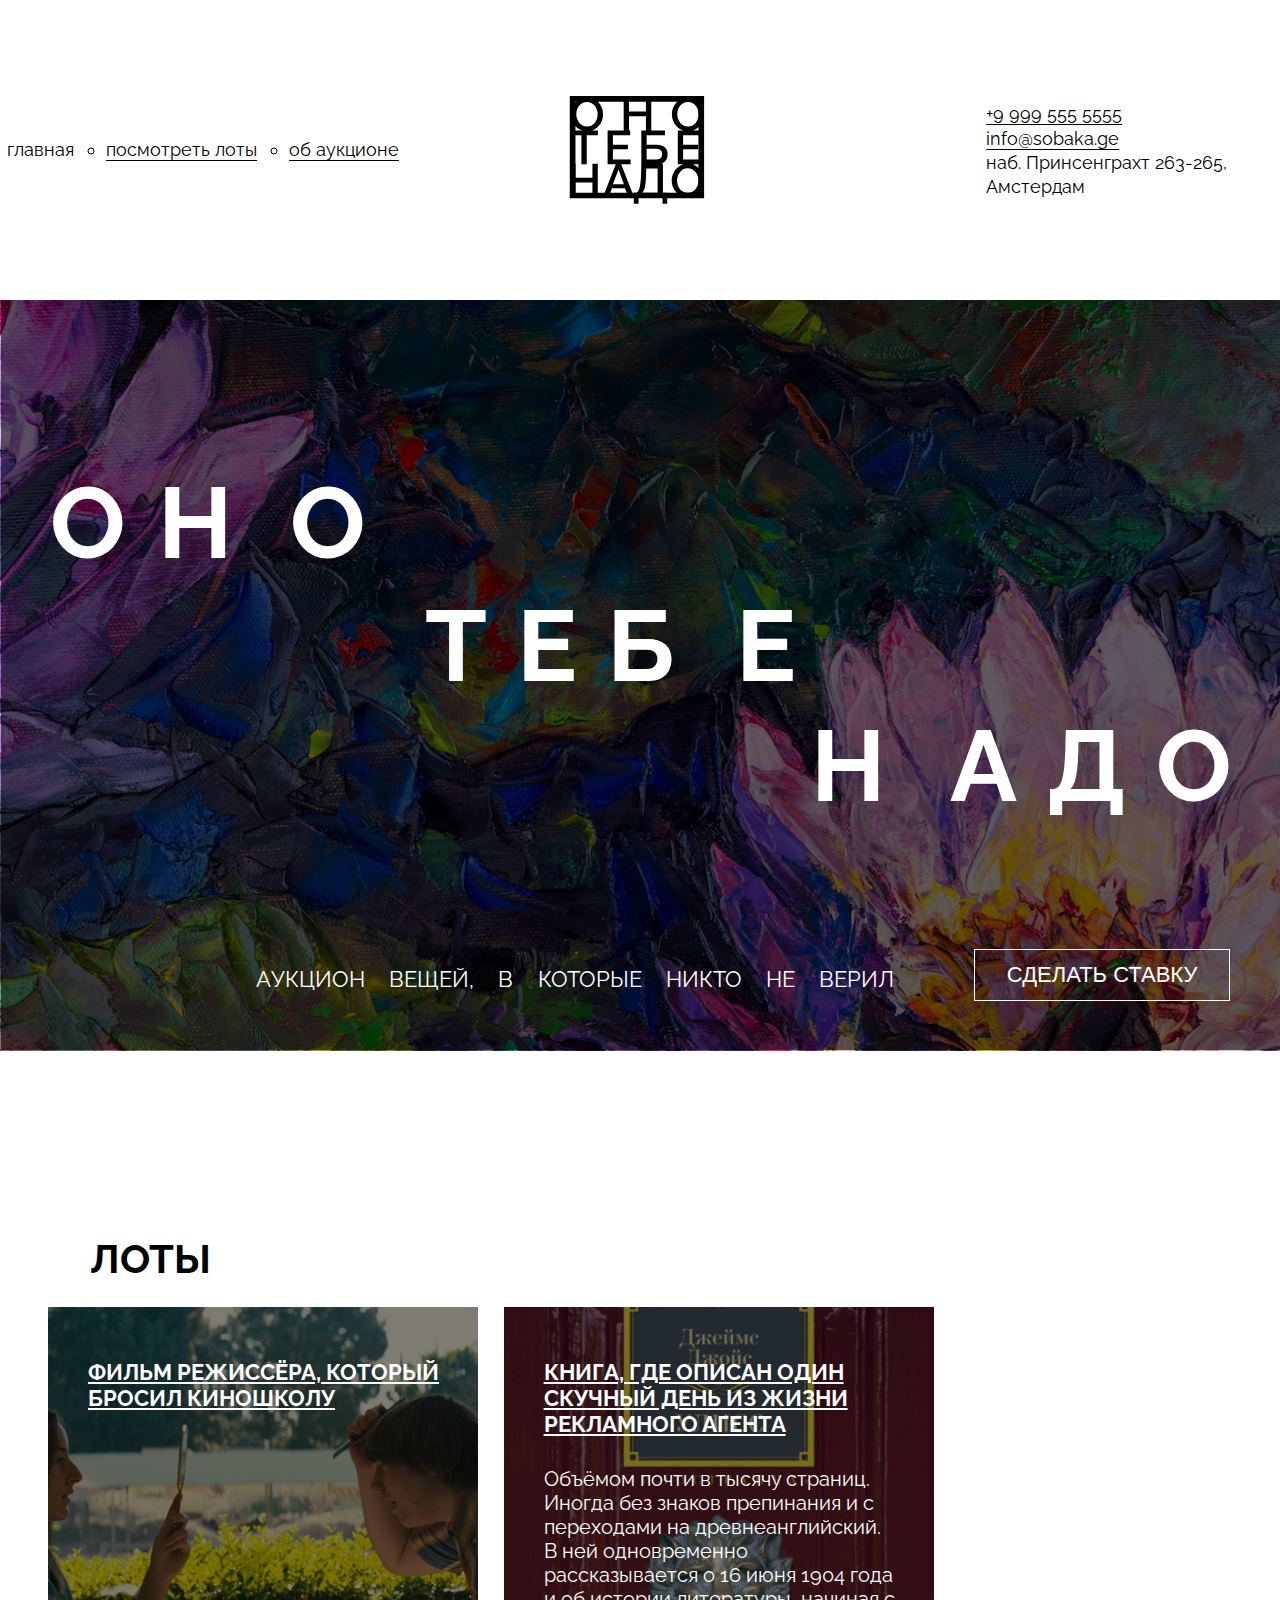
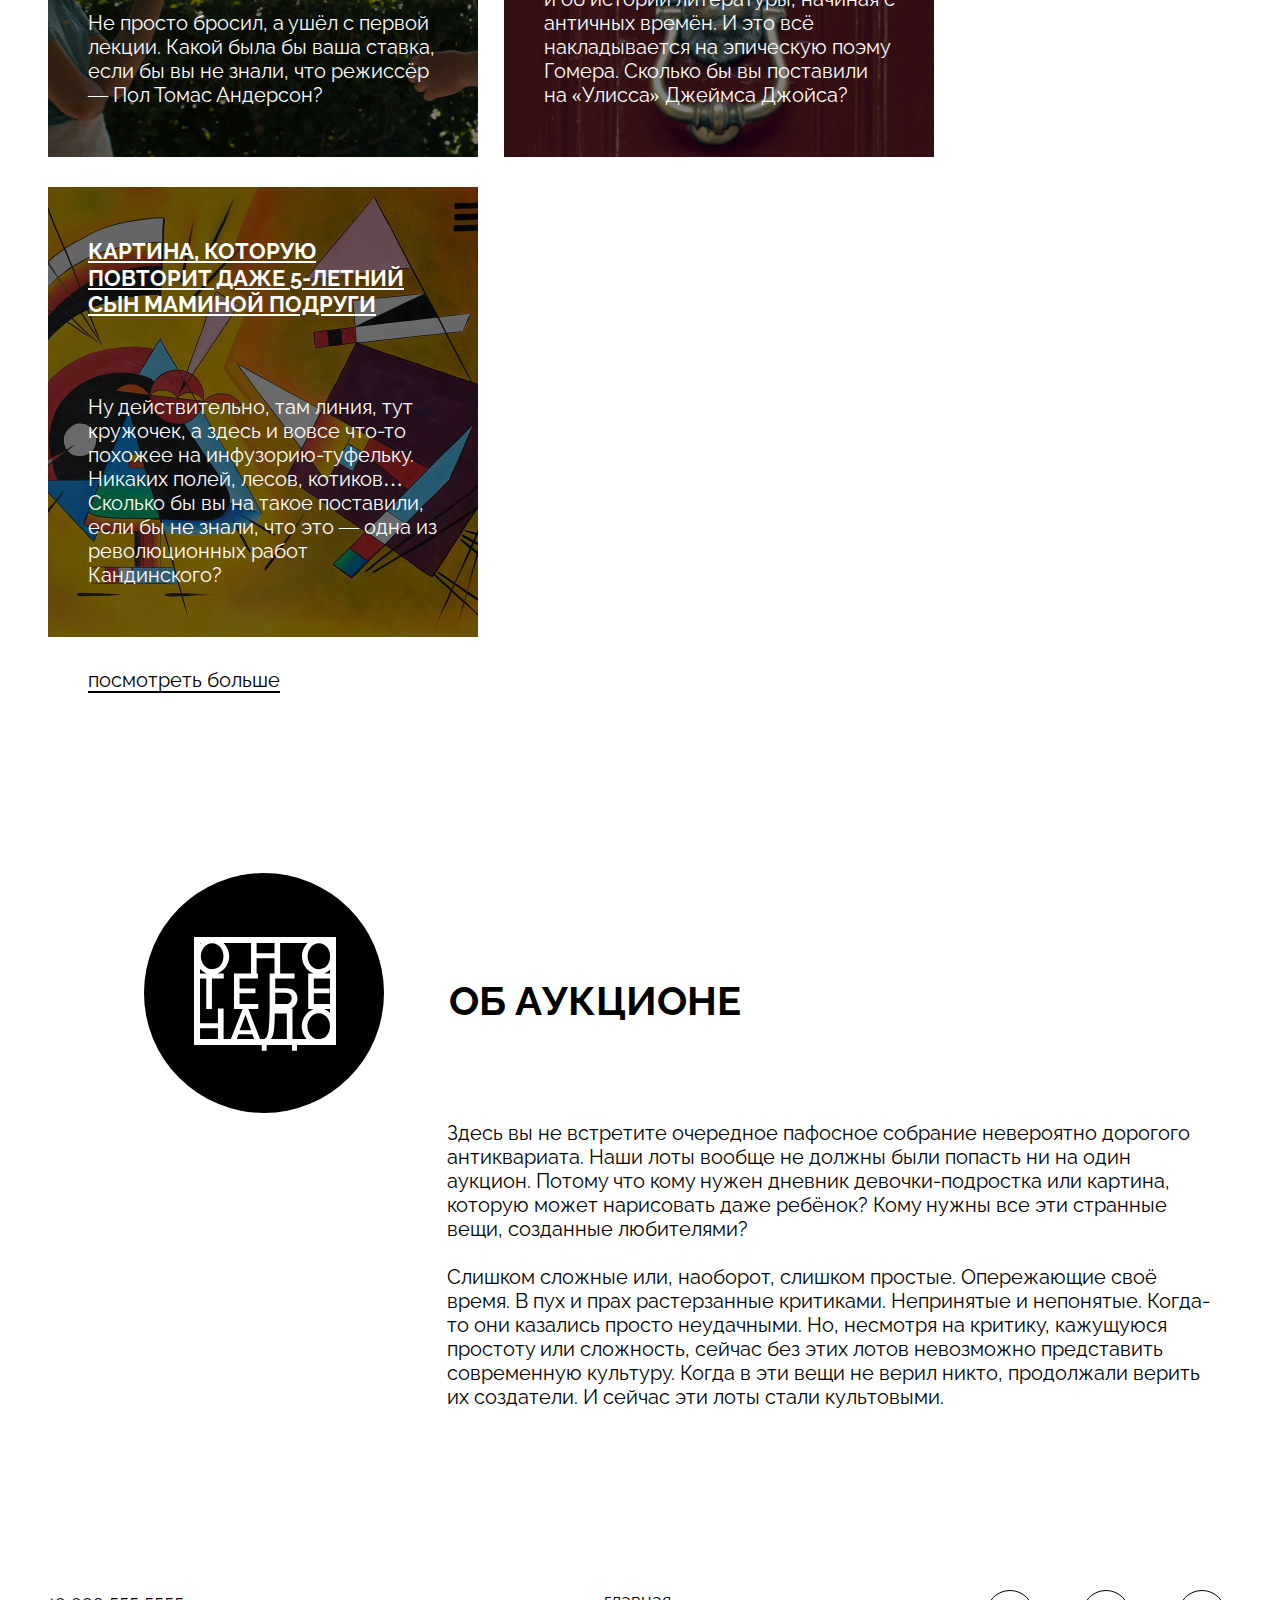
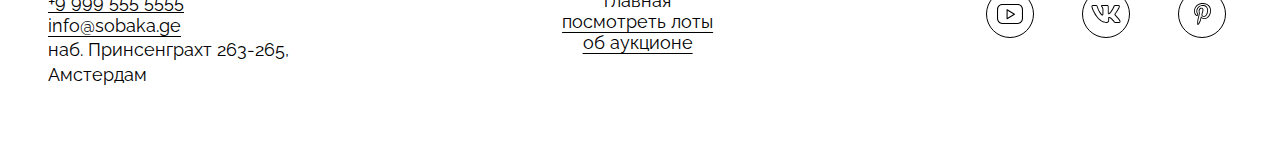
==== index.html @ 370e22b1 "Коммит" ====
<!DOCTYPE html>
<html lang="ru">
  <head>
    <meta charset="UTF-8" />
    <meta http-equiv="X-UA-Compatible" content="IE=edge" />
    <meta name="viewport" content="width=device-width, initial-scale=1.0" />
    <link rel="stylesheet" href="./styles/global.css">
    <link rel="stylesheet" href="./fonts/fonts.css">
    <link rel="stylesheet" href="./styles/style.css">
    <title>Оно тебе надо — аукцион вещей, в которые никто не верил</title>
  </head>
  <body>
    <header class="header_nav">
      <nav class="nav">
        <ul class="header_list header_list-style">
          <li class="header_list-item header_list_item-no-style">
          <a class="header_list_item-no-style" href="#0">главная</a>
          </li> 
          <li class="header_list-item"><a href="#0">посмотреть лоты</a>
          </li>
          <li class="header_list-item"><a href="#0">об аукционе</a>
          </li>
        </ul>
      </nav>
      <img class="img-logo" src="./images/logo-black.svg" alt="Логотип оно тебе надо?"> 
      <address class="address">
        <ul>
        <li class="address_item address_item-style"><a class="address_click" href="tel:+9 999 555 5555">+9 999 555 5555</a></li>
        <li class="address_item address_item-style"><a class="address_click" href="mailto:info@sobaka.ge">info@sobaka.ge</a></li>
        <li class="address_item address_item-style">наб. Принсенграхт 263-265,<br> Амстердам</li>
      </ul>
      </address>
    </header>
    <main>
      <section class="cover">
        <div class="overley"></div> 
        <div class="logo">
          <h1 class="main_logo main_logo-style">
            <span class="main_logo-item left">он<span class="item-o">о</span>
          </span>
            <span class="main_logo-item main_logo-item-center center">теб<span class="center">е</span>
          </span>
            <span class="main_logo-item right"><span class="main_logo_item_right-n">н</span><span class="main_logo_item_right-ado">адо</span></span> 
          </h1>
          <div class="div">
            <p class="main_text_down main_text_down-style">Аукцион вещей, в которые никто не  верил</p>
            <button class="main_button main_button-style">Сделать ставку</button>
        </div>
      </div>  
      </section>
      <section class="contanier_lots-title">
        <h2 class="lots_title-style">Лоты</h2>
      </section>
      <section class="contanier_lots">  
        <div class="lots">
          <h3 class="lots-text lots_text-style lots_text-title">
            Фильм режиссёра, который <br> бросил  киношколу
        </h3>
        <p class="lots_text_down lots_text_down-style">Не просто бросил, а ушёл с первой<br> лекции. Какой была бы ваша ставка,<br> если бы вы не знали, что режиссёр<br> — Пол Томас Андерсон?</p>
          <img class="lots_img" src="./images/card-lot-01.jpg" alt="Лот 1"> 
        </div>
        <div class="lots">
          <h3 class="lots-text lots_text-style lots_text-title">
            Книга, где описан один <br> скучный день из жизни <br>рекламного агента
        </h3>
        <p class="lots_text_down-2 lots_text_down-style">Объёмом почти в тысячу страниц. <br>Иногда без знаков препинания и с <br>переходами на древнеанглийский. <br> В ней одновременно<br> рассказывается о 16 июня 1904 года<br> и об истории литературы, начиная с <br> античных времён. И это всё<br> накладывается на эпическую поэму <br>Гомера. Сколько бы вы поставили<br> на «Улисса» Джеймса Джойса?</p>
        <img class="lots_img"  src="./images/card-lot-02.jpg" alt="Лот 2"> 
        </div>
        <div class="lots">
          <h3 class="lots-text lots_text-style lots_text-title">
            Картина, которую<br> повторит даже 5-летний<br> сын маминой подруги
        </h3>
        <p class="lots_text_down-3 lots_text_down-style">Ну действительно, там линия, тут<br> кружочек, а здесь и вовсе что-то<br> похожее на инфузорию-туфельку. <br> Никаких полей, лесов, котиков… <br> Сколько бы вы на такое поставили,<br> если бы не знали, что это — одна из <br> революционных работ <br>Кандинского?</p>
        <img class="lots_img"  src="./images/card-lot-03.jpg" alt="Лот 3"> 
        </div>
      </section>
      <a class="lots_link lots_link-style" href="#">посмотреть больше</a>
    </main>
    <section class="about">
      <div class="about_item">
    <div class="contanier-logo">
      <img class="about_logo-white" src="./images/logo-white.svg" alt="Логотип">
    </div>
    <h4 class="about_title about_title-style">Об аукционе</h4> 
    <div class="about_text_p">
     <p class="p height"> Здесь вы не встретите очередное пафосное собрание невероятно дорогого антиквариата. Наши лоты вообще не должны были попасть ни на один аукцион. Потому что кому нужен дневник девочки-подростка или картина, которую может нарисовать даже ребёнок? Кому нужны все эти странные вещи, созданные любителями?</p>
     <p class="p down">Слишком сложные или, наоборот, слишком простые. Опережающие своё время. В пух и прах растерзанные критиками. Непринятые и непонятые. Когда-то они казались просто неудачными. Но, несмотря на критику, кажущуюся простоту или сложность, сейчас без этих лотов невозможно представить современную культуру. Когда в эти вещи не верил никто, продолжали верить их создатели. И сейчас эти лоты стали культовыми. </p>
    </div> 
  </div>
  </section>
    <footer class="footer">
      <address class="address_list-footer">
        <li class="address_footer address_item-style"><a class="address_click" href="tel:+9 999 555 5555">+9 999 555 5555</a></li>
        <li class="address_footer address_item-style"><a class="address_click" href="mailto:info@sobaka.ge">info@sobaka.ge</a></li>
        <li class="address_footer address_item-style">наб. Принсенграхт 263-265,<br> Амстердам</li>
      </address>
        <ul class="footer_list header_list-style">
          <li class="footer_list-item">
          <a class="footer_list_a_no-style" href="#0">главная</a>
          </li> 
          <li class="footer_list-a"><a href="#0">посмотреть лоты</a>
          </li>
          <li class="footer_list-a"><a href="#0">об аукционе</a>
          </li>
        </ul>
        <div class="icons">
          <a href="#"><img class="img_icons" src="./images/yt.svg" alt="YouTube"></a>
          <a href="#"><img class="img_icons" src="./images/vk.svg" alt="VK"></a>
          <a href="#"><img class="img_icons" src="./images/pinterest.svg" alt="Pinterest"></a>
        </div>
    </footer>
  </body>
</html>
---- styles/global.css ----
*,
*::before,
*::after {
  box-sizing: border-box;
}

body {
  min-width: 1100px;
  max-width: 1440px;
  margin: 0 auto;
  padding: 0;
  font-family: Raleway, sans-serif;
}

h1,
h2,
h3,
h4,
h5,
h6,
p,
ul,
ol,
li,
blockquote {
  margin: 0;
  padding: 0;
}

a {
  color: inherit;
}

img {
  width: 100%;
}
---- fonts/fonts.css ----
@font-face {
  font-family: Raleway;
  src:
    url(./Raleway-Regular.woff2) format('woff2'),
    url(./Raleway-Regular.woff) format('woff');
  font-weight: normal;
  font-display: swap;
}

@font-face {
  font-family: Raleway;
  src:
    url(./Raleway-Bold.woff2) format('woff2'),
    url(./Raleway-Bold.woff) format('woff');
  font-weight: bold;
  font-display: swap;
}
---- styles/style.css ----
/*nav панель*/
.header_nav {
  display: grid;
  grid-template-columns: 1fr 148px 1fr;
  padding: 6rem 0;  
}

.header_list {
  display: flex;
  gap: 2rem ;
  justify-content: center;
  padding-top: 2.7rem;
  padding-right: 10rem;
  list-style: circle;
}

.header_list-style {
  color: #000;
  font-family: Raleway 'sans-serif';
  font-size: 18px;
  font-style: normal;
  font-weight: 400;
  line-height: normal;
}

.header_list_item-no-style { 
  list-style: none;
  text-decoration: none;
}

.header_list-item {
  text-underline-position: under;
}

/* logo black*/
.img-logo{
  width: 140px;
}

/* address */
.address {
  display: flex;
  flex-direction: column;
  justify-self: end;
  padding-right: 3.3rem;
  padding-top: 0.4rem ;
}

.address_item { 
  list-style: none;
}

.address_item-style {
color: #000;
font-family: Raleway;
font-size: 18px;
font-style: normal;
font-weight: 400;
line-height: 24.3px; /* 135% */
}

.address_click {
  text-underline-position: under;
}
/* заголовок */

.overley {
  background: rgba(0, 0, 0, 0.60);
  z-index: -1;
  position: absolute;
  inset: 0.5px 0.5px 0.5px;
}

.cover {
  background-image: url(../images/cover.jpg);
  background-size: cover;
  background-repeat: no-repeat;
  padding: 10.3rem 3.1rem 3.1rem; 
  position: relative;
  z-index: -2;
}

.logo {
  position: relative;
  z-index: 0;
}

.main_logo-item {
  display: block;
} 

.main_logo-item-center {
  padding-right: 3.8rem;
  padding-top: 1rem;
  } 

.center {
  text-align: center;
  padding-left: 2rem;
  line-height: 100%;
}

.right {
  display: flex;
  justify-content: end;
  line-height: 100%;
  padding-top: 1.3rem;
}

.main_logo_item_right-n {
  letter-spacing: 4rem;
}

.main_logo_item_right-ado {
  margin-right: -2rem;
}

.left {
  line-height: 115%;
  letter-spacing: 2rem;
  padding-right: 20rem;
}

.item-o {
  padding-left: 1.6rem;
}

.main_logo-style {
  color: #FFF;
  font-family: Raleway;
  font-size: 100px;
  font-style: normal;
  font-weight: 700;
  letter-spacing: 30px;
  text-transform: uppercase;
}

.div {
  display: flex;
  justify-content: end;
  padding-top: 8.3rem;
}

.main_text_down {
  padding-top: 1rem;
  letter-spacing: 0;
  word-spacing: 1.13rem;
  padding-right: 5rem;
}

.main_text_down-style {
color: #FFF;
text-align: center;
font-family: Raleway;
font-size: 22px;
font-style: normal;
font-weight: 400;
line-height: 28px; /* 127.273% */
text-transform: uppercase;
}

.main_button {
  display: flex;
  justify-content: end;
  text-align: right;
  padding: 0.75rem 2rem;
}

.main_button-style {
  font-size: 22px;
  font-weight: 400;
  text-transform: uppercase;
  background: none;
  border: 1px solid #fff;
  border-radius: 0;
  color: #fff;
}

.contanier_lots-title {
  padding-top: 11.5rem;
  padding-left: 3.1rem;
}

.lots_title-style {
  color: #000;
  font-family: Raleway;
  font-size: 40px;
  font-style: normal;
  font-weight: 700;
  line-height: normal;
  text-transform: uppercase;  
  padding-left: 2.5rem;
}

.contanier_lots {
  display: flex;
  flex-wrap: wrap;
  gap: 1.6rem;
  padding-top: 1.6rem;
  padding-left: 3rem;
  position: relative;
}

.lots_img {
  width: 430px;
}

.lots_img {
  position: relative;
  filter: brightness(50%);
}

.lots-text {
  position: absolute;
  z-index: 1;
  display: flex;
  justify-content: center;
  padding-top: 3.2rem;
  padding-left: 2.5rem;
}

.lots_text-style {
color: #FFF;
font-family: Raleway;
font-size: 22px;
font-style: normal;
font-weight: 700;
line-height: 120%; /* 26.4px */
text-decoration-line: underline;
text-transform: uppercase;
}

.lots_text_down {
  position: absolute;
  z-index: 1;
  padding-top: 19rem;
  padding-left: 2.5rem;
  
}

.lots_text_down-2{
  position: absolute;
  z-index: 1;
  padding-top: 10rem;
  padding-left: 2.5rem;
}

.lots_text_down-3 {
  position: absolute;
  z-index: 1;
  padding-top: 13rem;
  padding-left: 2.5rem;
}

.lots_text_down-style {
color: #FFF;
font-family: Raleway;
font-size: 20px;
font-style: normal;
font-weight: 400;
line-height: 120%; /* 24px */
}

.lots_link-style{
color: #000;
font-family: Raleway;
font-size: 20px;
font-style: normal;
font-weight: 400;
line-height: normal;
}

.lots_link {
  text-underline-position: under;
  position: relative;
  bottom: -1.7rem;
  padding-left: 5.5rem;
}

.about {
  padding-top: 13rem;
}

.contanier-logo {
  border-radius: 50%;
  height: 240px;
  width: 240px;
  text-align: center;
  background: black;
  position: relative;
  left: 9rem;
}

.about_logo-white {
  width: 148px;
  padding-top: 4rem;
}

.about_item {
  display: grid;
  grid-template-columns: 1fr 2fr ;
  padding-right: 4rem;
}

.about_text_p {
  display: grid;
  grid-column-end: 3;
}

.about_title {
  padding-top: 6.5rem;
  padding-left:  2.7rem;
  padding-right: 2rem;
}

.about_title-style {
color: #000;
font-family: Raleway;
font-size: 40px;
font-style: normal;
font-weight: 700;
line-height: normal;
text-transform: uppercase;
}

.p {
  color: #000;
  font-family: Raleway;
  font-size: 20px;
  font-style: normal;
  font-weight: 400;
  line-height: normal;
  padding-left: 2.6rem;
}

.height {
  padding-top: 0.5rem;
  padding-bottom: 1.5rem;
}

.footer {
  display: grid;
  grid-template-columns: 1fr 1fr 1fr;
  padding-top: 11.3rem;
  padding-bottom: 5rem;
}

.address_list-footer {
  padding-left: 3rem;
  list-style: none;
}

.footer_list {
  display: flex;
  flex-direction: column;
  list-style: none;
  text-align: center;
  padding-right: 0.3rem;
  text-underline-position: under;
}
.icons {
  display: flex;
  padding-right: 1rem;
  justify-content: end;
  gap: 3rem;
  padding-right: 3.4rem;
}

.footer_list_a_no-style {
  text-decoration: none;
}

.img_icons {
  width: 48px;
}
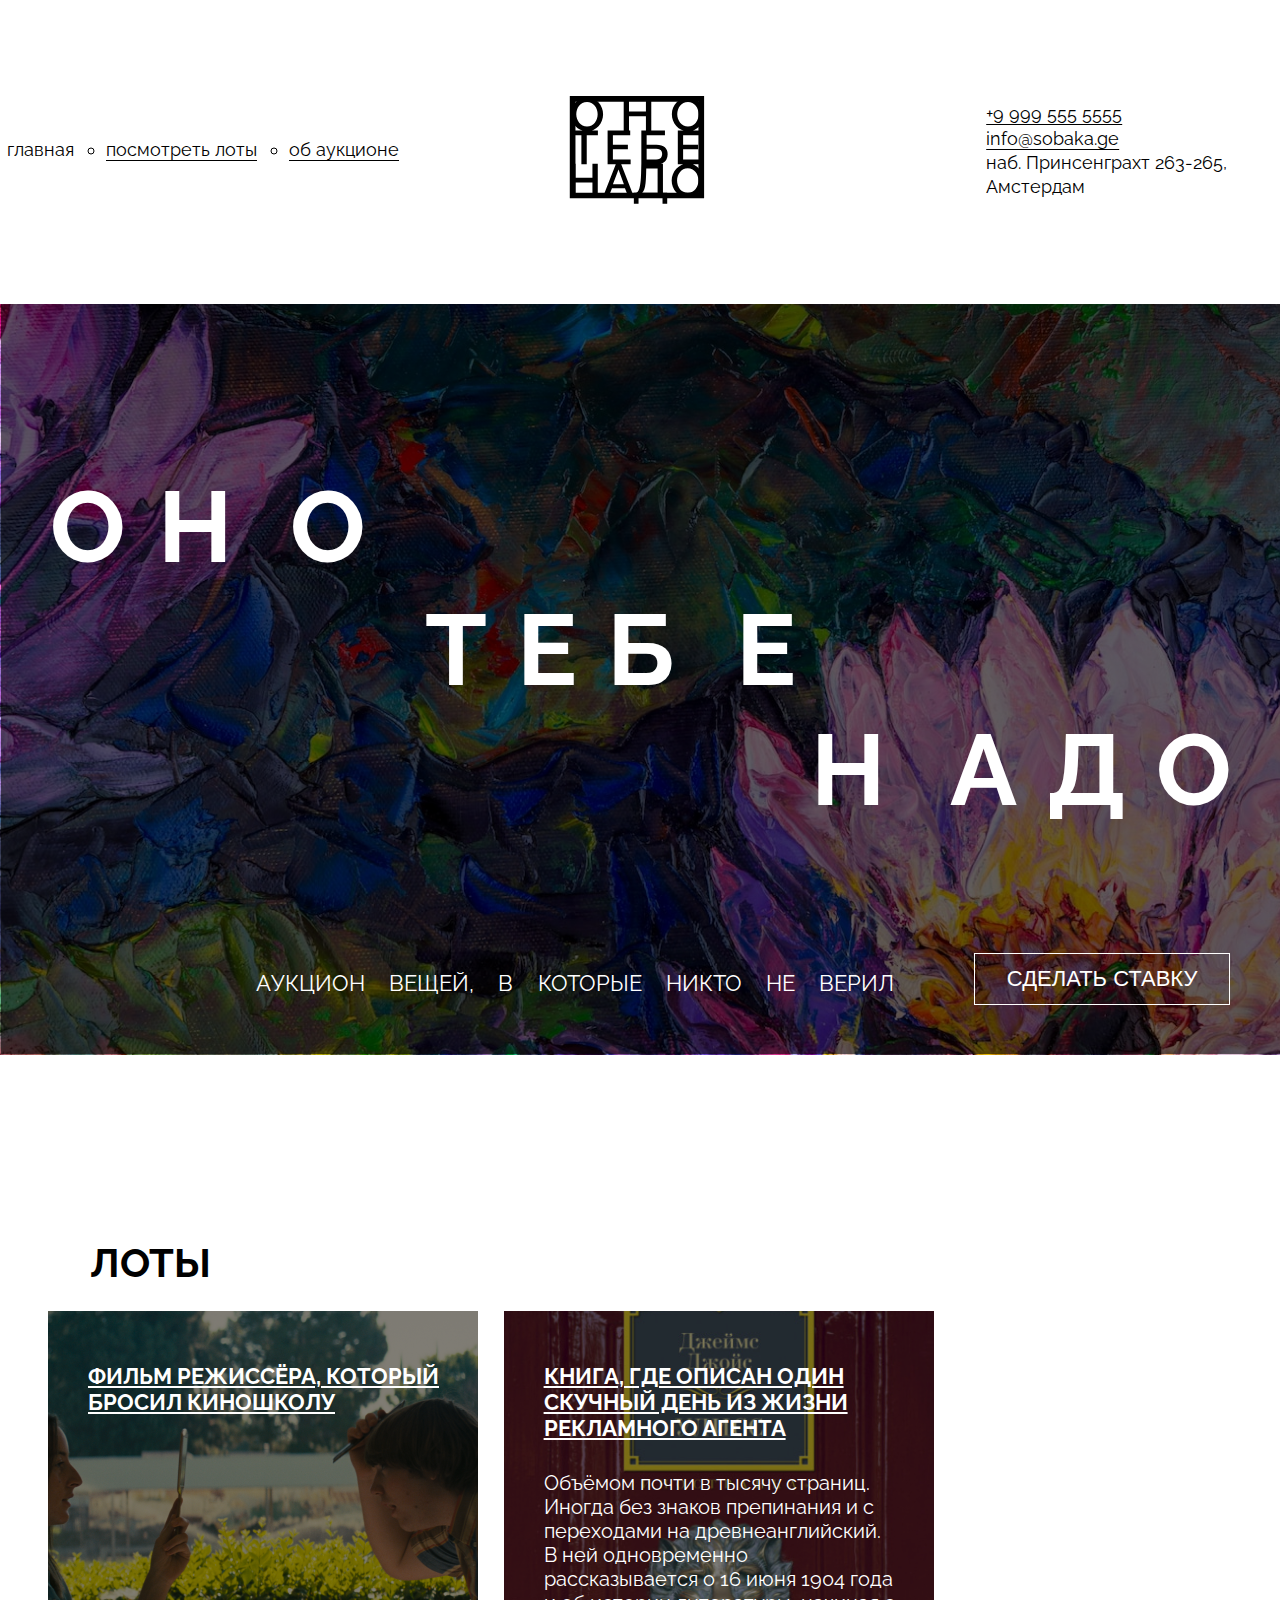
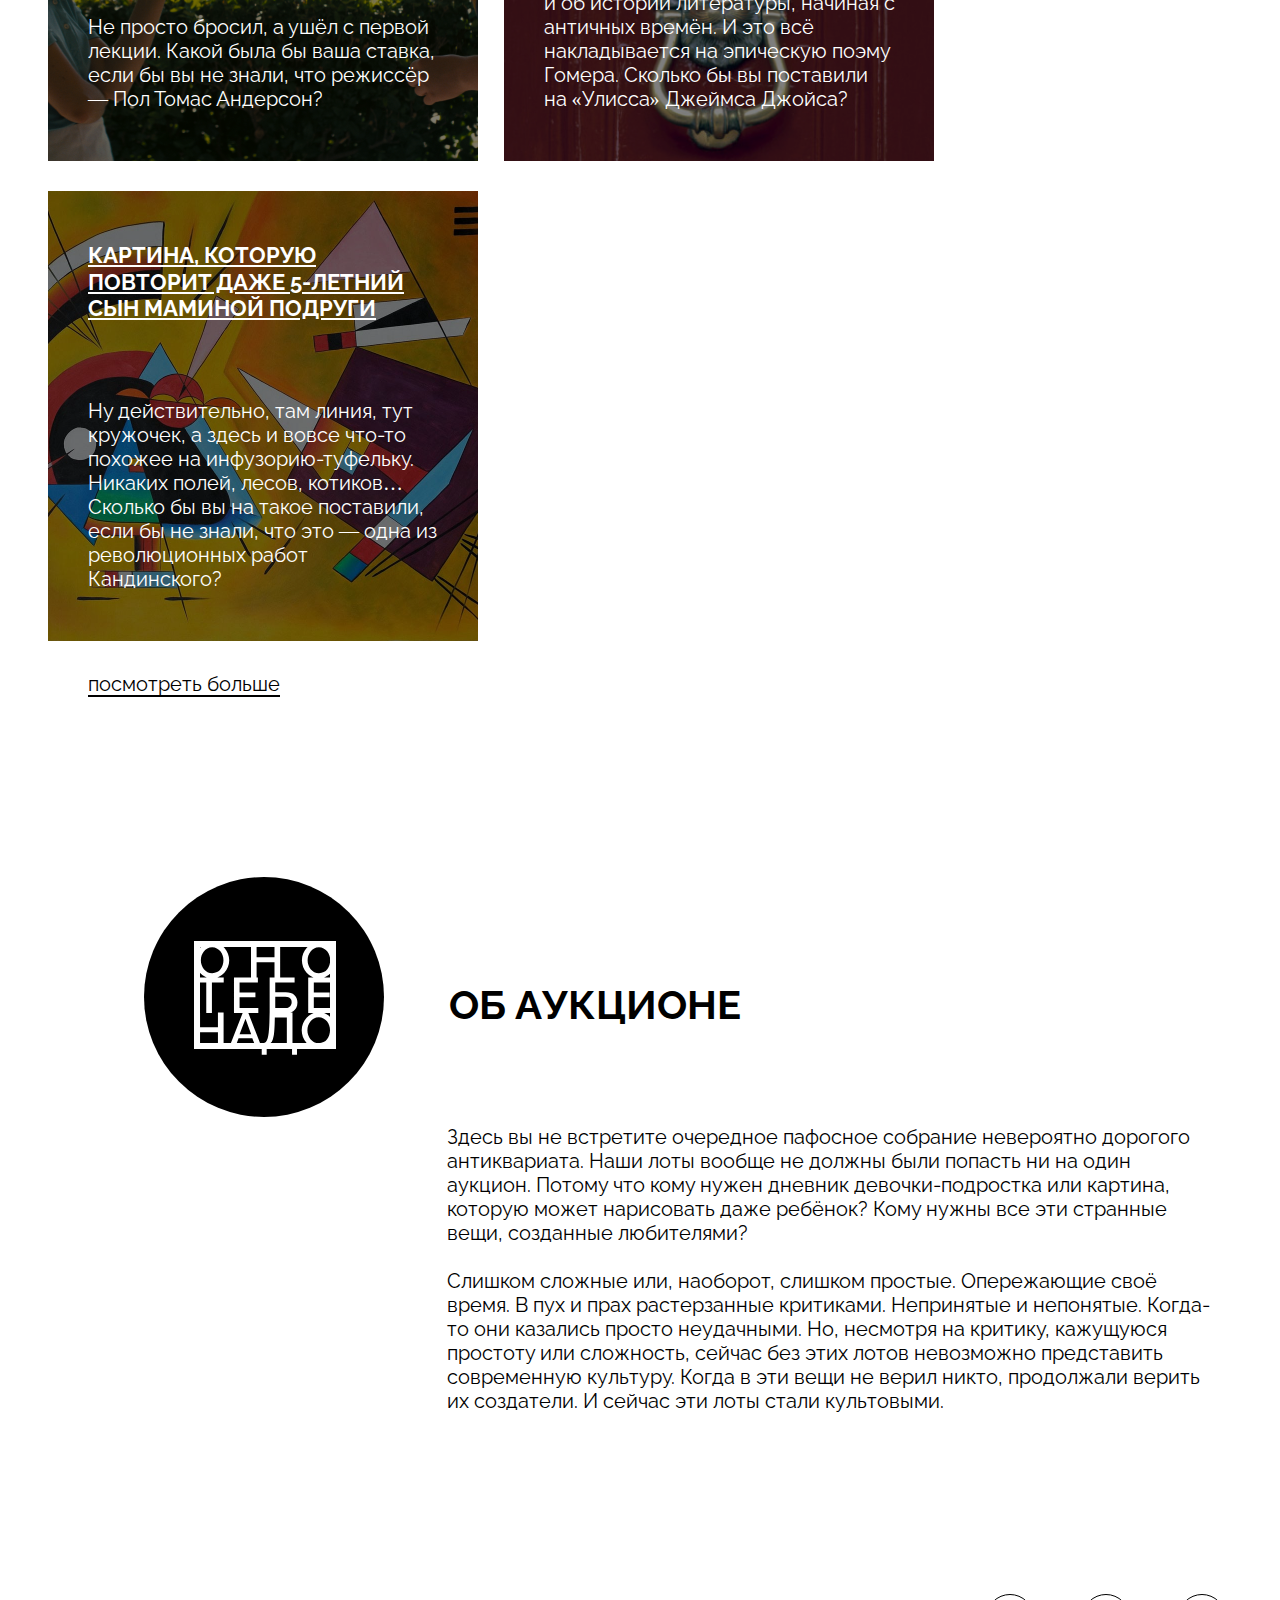
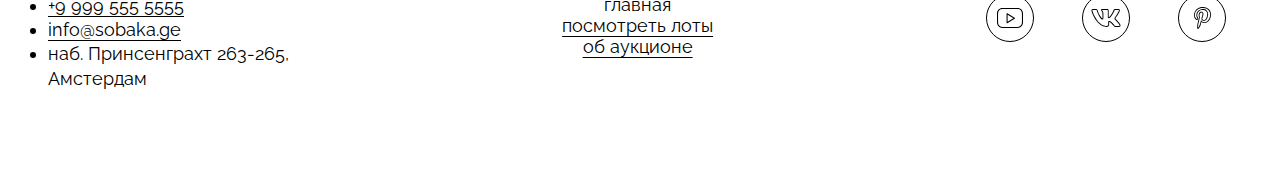
==== commit f63c9772: ")" ====
--- a/index.html
+++ b/index.html
@@ -4,8 +4,8 @@
     <meta charset="UTF-8" />
     <meta http-equiv="X-UA-Compatible" content="IE=edge" />
     <meta name="viewport" content="width=device-width, initial-scale=1.0" />
+    <link rel="stylesheet" href="./fonts/fonts.css">
     <link rel="stylesheet" href="./styles/global.css">
-    <link rel="stylesheet" href="./fonts/fonts.css">
     <link rel="stylesheet" href="./styles/style.css">
     <title>Оно тебе надо — аукцион вещей, в которые никто не верил</title>
   </head>
@@ -22,11 +22,11 @@
           </li>
         </ul>
       </nav>
-      <img class="img-logo" src="./images/logo-black.svg" alt="Логотип оно тебе надо?"> 
+      <a href="#0"><img class="img-logo" src="./images/logo-black.svg" alt="Логотип оно тебе надо?"> </a>
       <address class="address">
         <ul>
-        <li class="address_item address_item-style"><a class="address_click" href="tel:+9 999 555 5555">+9 999 555 5555</a></li>
-        <li class="address_item address_item-style"><a class="address_click" href="mailto:info@sobaka.ge">info@sobaka.ge</a></li>
+        <li class="address_item address_item-style"><a class="address_click"href="tel:+99995555555">+9 999 555 5555</a></li>
+        <li class="address_item address_item-style"><a class="address_click"href="mailto:info@sobaka.ge">info@sobaka.ge</a></li>
         <li class="address_item address_item-style">наб. Принсенграхт 263-265,<br> Амстердам</li>
       </ul>
       </address>
@@ -90,9 +90,11 @@
   </section>
     <footer class="footer">
       <address class="address_list-footer">
-        <li class="address_footer address_item-style"><a class="address_click" href="tel:+9 999 555 5555">+9 999 555 5555</a></li>
+        <ul>
+        <li class="address_footer address_item-style"><a class="address_click"href="tel:+9 999 555 5555">+9 999 555 5555</a></li>
         <li class="address_footer address_item-style"><a class="address_click" href="mailto:info@sobaka.ge">info@sobaka.ge</a></li>
         <li class="address_footer address_item-style">наб. Принсенграхт 263-265,<br> Амстердам</li>
+      </ul>
       </address>
         <ul class="footer_list header_list-style">
           <li class="footer_list-item">
--- a/styles/style.css
+++ b/styles/style.css
@@ -3,38 +3,44 @@
   display: grid;
   grid-template-columns: 1fr 148px 1fr;
   padding: 6rem 0;  
+
 }
 
 .header_list {
   display: flex;
+  justify-content: center;
   gap: 2rem ;
-  justify-content: center;
   padding-top: 2.7rem;
   padding-right: 10rem;
   list-style: circle;
+
 }
 
 .header_list-style {
   color: #000;
   font-family: Raleway 'sans-serif';
+  font-weight: 400;
   font-size: 18px;
   font-style: normal;
-  font-weight: 400;
   line-height: normal;
-}
-
-.header_list_item-no-style { 
+  
+}
+
+.header_list_item-no-style {
+  text-decoration: none; 
   list-style: none;
-  text-decoration: none;
+  
 }
 
 .header_list-item {
   text-underline-position: under;
+
 }
 
 /* logo black*/
-.img-logo{
+.img-logo {
   width: 140px;
+  
 }
 
 /* address */
@@ -42,172 +48,193 @@
   display: flex;
   flex-direction: column;
   justify-self: end;
+  padding-top: 0.4rem ;
   padding-right: 3.3rem;
-  padding-top: 0.4rem ;
 }
 
 .address_item { 
   list-style: none;
+  
 }
 
 .address_item-style {
 color: #000;
 font-family: Raleway;
+font-weight: 400;
 font-size: 18px;
 font-style: normal;
-font-weight: 400;
 line-height: 24.3px; /* 135% */
+
 }
 
 .address_click {
   text-underline-position: under;
+
 }
 /* заголовок */
 
 .overley {
-  background: rgba(0, 0, 0, 0.60);
-  z-index: -1;
   position: absolute;
   inset: 0.5px 0.5px 0.5px;
-}
-
-.cover {
+  z-index: -1;
+  background: rgba(0, 0, 0, 0.60);
+
+}
+
+.cover { 
+  position: relative;
+  z-index: -2;
+  padding: 10.3rem 3.1rem 3.1rem;
   background-image: url(../images/cover.jpg);
+  background-repeat: no-repeat;
   background-size: cover;
-  background-repeat: no-repeat;
-  padding: 10.3rem 3.1rem 3.1rem; 
-  position: relative;
-  z-index: -2;
+
 }
 
 .logo {
   position: relative;
   z-index: 0;
+
 }
 
 .main_logo-item {
   display: block;
+
 } 
 
 .main_logo-item-center {
+  padding-top: 1rem;
   padding-right: 3.8rem;
-  padding-top: 1rem;
+
   } 
 
 .center {
-  text-align: center;
   padding-left: 2rem;
   line-height: 100%;
+  text-align: center;
+
 }
 
 .right {
   display: flex;
   justify-content: end;
+  padding-top: 1.3rem;
   line-height: 100%;
-  padding-top: 1.3rem;
+
 }
 
 .main_logo_item_right-n {
   letter-spacing: 4rem;
+
 }
 
 .main_logo_item_right-ado {
   margin-right: -2rem;
+
 }
 
 .left {
+  padding-right: 20rem;
   line-height: 115%;
   letter-spacing: 2rem;
-  padding-right: 20rem;
+
 }
 
 .item-o {
   padding-left: 1.6rem;
+
 }
 
 .main_logo-style {
   color: #FFF;
   font-family: Raleway;
+  font-weight: 700;
   font-size: 100px;
   font-style: normal;
-  font-weight: 700;
   letter-spacing: 30px;
   text-transform: uppercase;
+
 }
 
 .div {
   display: flex;
   justify-content: end;
   padding-top: 8.3rem;
+
 }
 
 .main_text_down {
   padding-top: 1rem;
+  padding-right: 5rem;
   letter-spacing: 0;
   word-spacing: 1.13rem;
-  padding-right: 5rem;
+
 }
 
 .main_text_down-style {
 color: #FFF;
+font-family: Raleway;
+font-weight: 400;
+font-size: 22px;
+font-style: normal;
+line-height: 28px; /* 127.273% */
 text-align: center;
-font-family: Raleway;
-font-size: 22px;
-font-style: normal;
-font-weight: 400;
-line-height: 28px; /* 127.273% */
 text-transform: uppercase;
+
 }
 
 .main_button {
   display: flex;
   justify-content: end;
+  padding: 0.75rem 2rem;
   text-align: right;
-  padding: 0.75rem 2rem;
+
 }
 
 .main_button-style {
-  font-size: 22px;
-  font-weight: 400;
-  text-transform: uppercase;
-  background: none;
   border: 1px solid #fff;
   border-radius: 0;
   color: #fff;
+  font-weight: 400;
+  font-size: 22px;
+  text-transform: uppercase;
+  background: none;
+
 }
 
 .contanier_lots-title {
   padding-top: 11.5rem;
   padding-left: 3.1rem;
-}
-
-.lots_title-style {
+
+}
+
+.lots_title-style {  
+  padding-left: 2.5rem;
   color: #000;
   font-family: Raleway;
+  font-weight: 700;
   font-size: 40px;
   font-style: normal;
-  font-weight: 700;
   line-height: normal;
-  text-transform: uppercase;  
-  padding-left: 2.5rem;
+  text-transform: uppercase;
+
 }
 
 .contanier_lots {
+  position: relative;
   display: flex;
   flex-wrap: wrap;
   gap: 1.6rem;
   padding-top: 1.6rem;
   padding-left: 3rem;
-  position: relative;
+
 }
 
 .lots_img {
+  position: relative;
+  filter: brightness(50%);
   width: 430px;
-}
-
-.lots_img {
-  position: relative;
-  filter: brightness(50%);
+
 }
 
 .lots-text {
@@ -217,17 +244,19 @@
   justify-content: center;
   padding-top: 3.2rem;
   padding-left: 2.5rem;
+
 }
 
 .lots_text-style {
 color: #FFF;
 font-family: Raleway;
+font-weight: 700;
 font-size: 22px;
 font-style: normal;
-font-weight: 700;
 line-height: 120%; /* 26.4px */
 text-decoration-line: underline;
 text-transform: uppercase;
+
 }
 
 .lots_text_down {
@@ -238,11 +267,12 @@
   
 }
 
-.lots_text_down-2{
+.lots_text_down-2 {
   position: absolute;
   z-index: 1;
   padding-top: 10rem;
   padding-left: 2.5rem;
+
 }
 
 .lots_text_down-3 {
@@ -250,92 +280,105 @@
   z-index: 1;
   padding-top: 13rem;
   padding-left: 2.5rem;
+
 }
 
 .lots_text_down-style {
 color: #FFF;
 font-family: Raleway;
+font-weight: 400;
 font-size: 20px;
 font-style: normal;
-font-weight: 400;
 line-height: 120%; /* 24px */
+
 }
 
 .lots_link-style{
 color: #000;
 font-family: Raleway;
+font-weight: 400;
 font-size: 20px;
 font-style: normal;
-font-weight: 400;
 line-height: normal;
+
 }
 
 .lots_link {
-  text-underline-position: under;
   position: relative;
   bottom: -1.7rem;
   padding-left: 5.5rem;
+  text-underline-position: under;
+
 }
 
 .about {
   padding-top: 13rem;
+
 }
 
 .contanier-logo {
+  position: relative;
+  left: 9rem;
+  width: 240px;
+  height: 240px;
   border-radius: 50%;
-  height: 240px;
-  width: 240px;
   text-align: center;
   background: black;
-  position: relative;
-  left: 9rem;
+
 }
 
 .about_logo-white {
   width: 148px;
   padding-top: 4rem;
+
 }
 
 .about_item {
   display: grid;
   grid-template-columns: 1fr 2fr ;
   padding-right: 4rem;
+
 }
 
 .about_text_p {
   display: grid;
   grid-column-end: 3;
+
 }
 
 .about_title {
   padding-top: 6.5rem;
+  padding-right: 2rem;
   padding-left:  2.7rem;
-  padding-right: 2rem;
+
 }
 
 .about_title-style {
 color: #000;
 font-family: Raleway;
+font-weight: 700;
 font-size: 40px;
 font-style: normal;
-font-weight: 700;
 line-height: normal;
 text-transform: uppercase;
+
 }
 
 .p {
+  padding-left: 2.6rem;
   color: #000;
   font-family: Raleway;
+  font-weight: 400;
   font-size: 20px;
   font-style: normal;
-  font-weight: 400;
   line-height: normal;
-  padding-left: 2.6rem;
+
 }
 
 .height {
   padding-top: 0.5rem;
   padding-bottom: 1.5rem;
+
 }
 
 .footer {
@@ -343,33 +386,39 @@
   grid-template-columns: 1fr 1fr 1fr;
   padding-top: 11.3rem;
   padding-bottom: 5rem;
+
 }
 
 .address_list-footer {
   padding-left: 3rem;
   list-style: none;
+
 }
 
 .footer_list {
   display: flex;
   flex-direction: column;
+  padding-right: 0.3rem;
+  text-align: center;
+  text-underline-position: under;
   list-style: none;
-  text-align: center;
-  padding-right: 0.3rem;
-  text-underline-position: under;
-}
+
+}
+
 .icons {
   display: flex;
-  padding-right: 1rem;
   justify-content: end;
   gap: 3rem;
   padding-right: 3.4rem;
+
 }
 
 .footer_list_a_no-style {
   text-decoration: none;
+
 }
 
 .img_icons {
   width: 48px;
-}
+  
+}
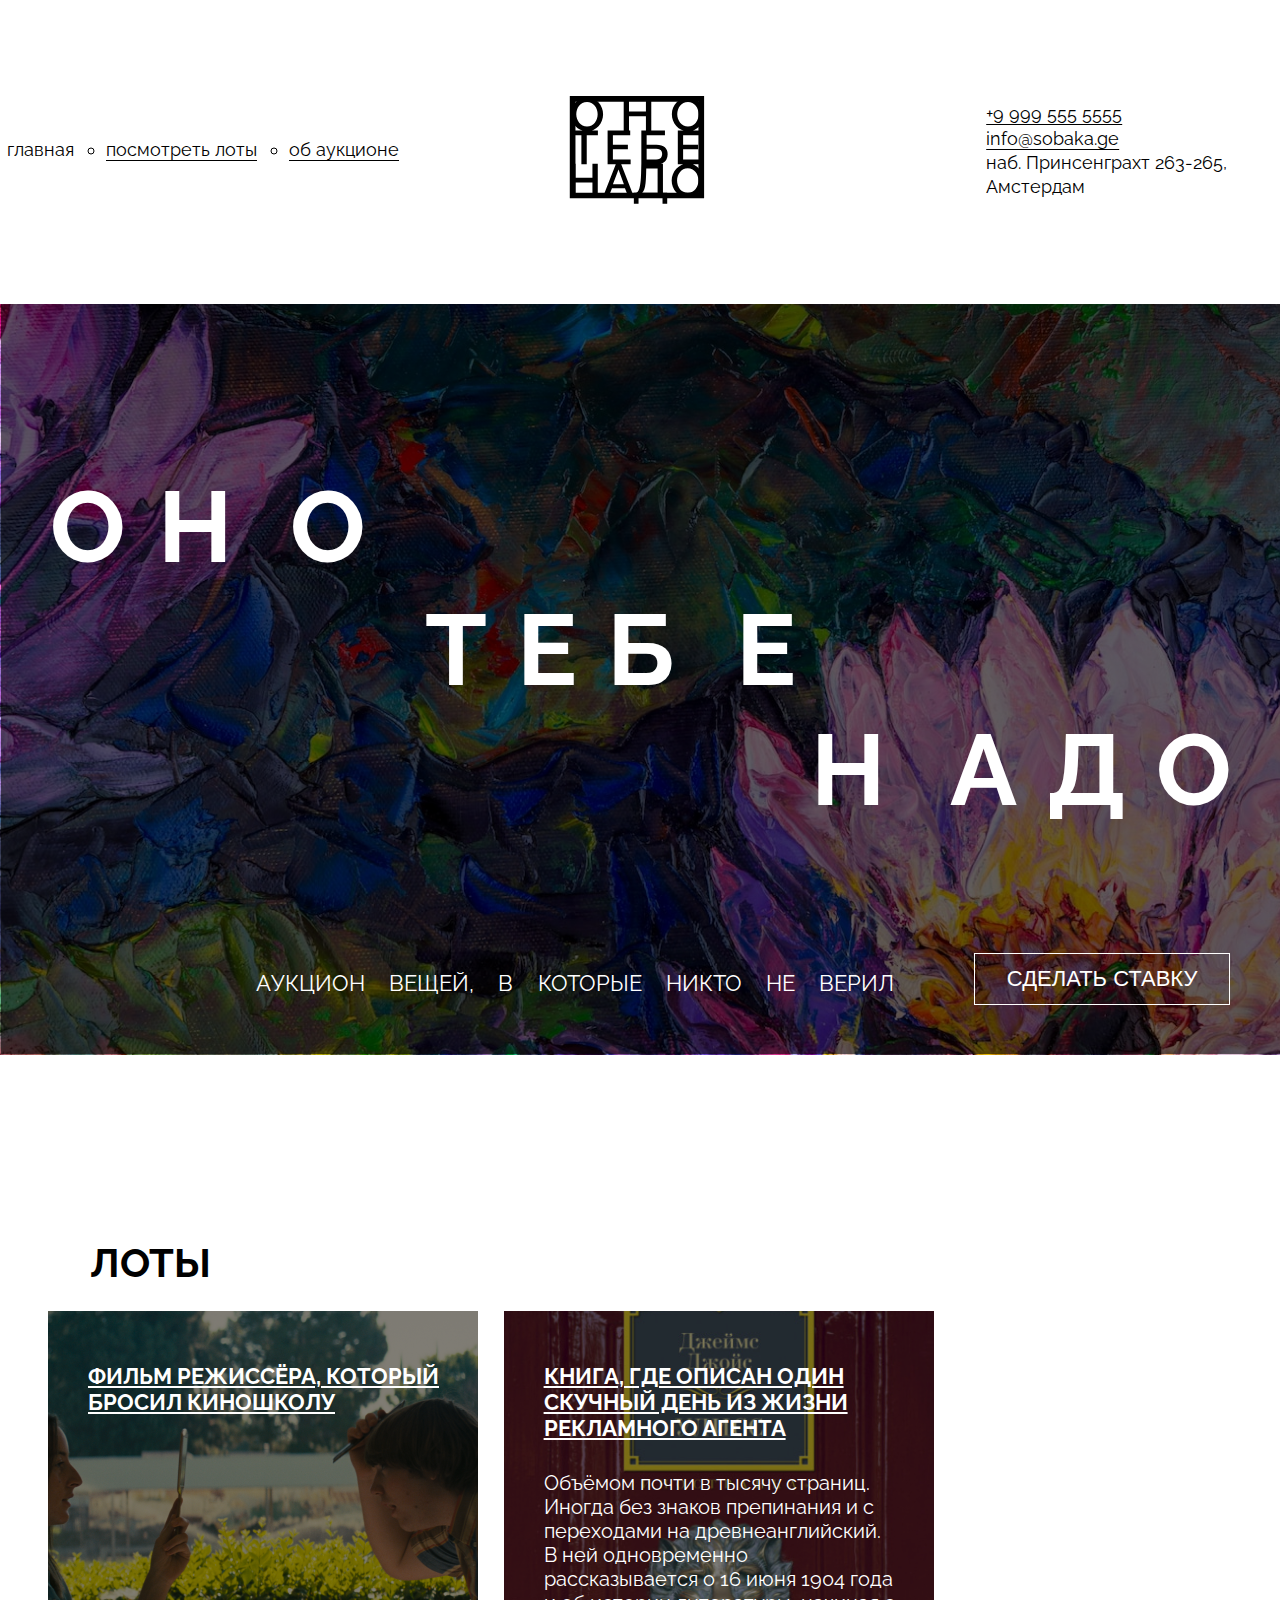
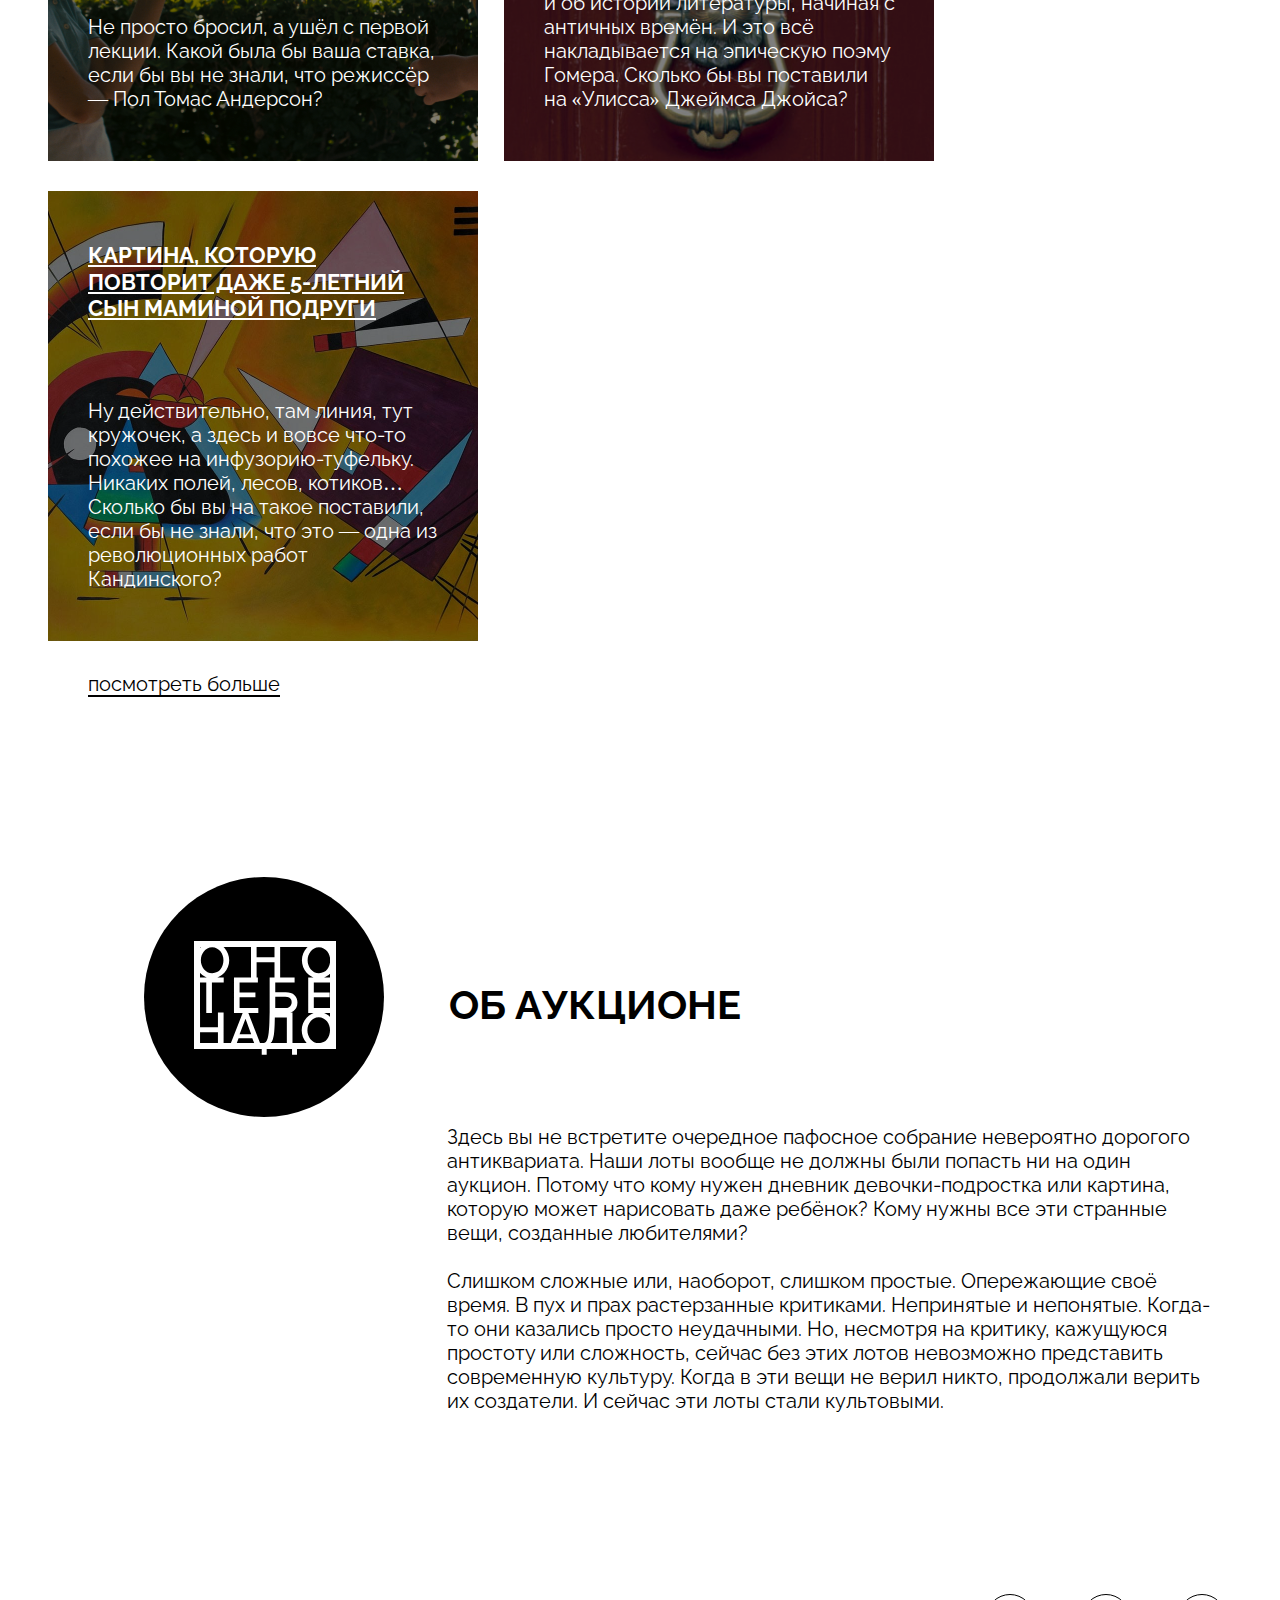
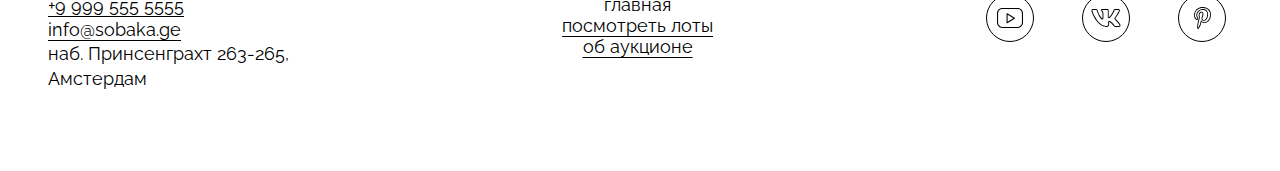
==== commit 148f87c0: "commit" ====
--- a/index.html
+++ b/index.html
@@ -90,7 +90,7 @@
   </section>
     <footer class="footer">
       <address class="address_list-footer">
-        <ul>
+        <ul class="footer_ul">
         <li class="address_footer address_item-style"><a class="address_click"href="tel:+9 999 555 5555">+9 999 555 5555</a></li>
         <li class="address_footer address_item-style"><a class="address_click" href="mailto:info@sobaka.ge">info@sobaka.ge</a></li>
         <li class="address_footer address_item-style">наб. Принсенграхт 263-265,<br> Амстердам</li>
--- a/styles/style.css
+++ b/styles/style.css
@@ -2,117 +2,99 @@
 .header_nav {
   display: grid;
   grid-template-columns: 1fr 148px 1fr;
-  padding: 6rem 0;  
-
+  padding: 6rem 0;
 }
 
 .header_list {
   display: flex;
   justify-content: center;
-  gap: 2rem ;
+  gap: 2rem;
   padding-top: 2.7rem;
   padding-right: 10rem;
   list-style: circle;
-
 }
 
 .header_list-style {
   color: #000;
-  font-family: Raleway 'sans-serif';
+  font-family: Raleway, 'sans-serif';
   font-weight: 400;
   font-size: 18px;
   font-style: normal;
   line-height: normal;
-  
 }
 
 .header_list_item-no-style {
-  text-decoration: none; 
-  list-style: none;
-  
+  text-decoration: none;
+  list-style: none;
 }
 
 .header_list-item {
   text-underline-position: under;
-
-}
-
-/* logo black*/
+}
+
 .img-logo {
   width: 140px;
-  
-}
-
-/* address */
+}
+
 .address {
   display: flex;
   flex-direction: column;
   justify-self: end;
-  padding-top: 0.4rem ;
+  padding-top: 0.4rem;
   padding-right: 3.3rem;
 }
 
-.address_item { 
-  list-style: none;
-  
+.address_item {
+  list-style: none;
 }
 
 .address_item-style {
-color: #000;
-font-family: Raleway;
-font-weight: 400;
-font-size: 18px;
-font-style: normal;
-line-height: 24.3px; /* 135% */
-
+  color: #000;
+  font-family: Raleway, 'sans-serif';
+  font-weight: 400;
+  font-size: 18px;
+  font-style: normal;
+  line-height: 24.3px;
 }
 
 .address_click {
   text-underline-position: under;
-
-}
-/* заголовок */
+}
 
 .overley {
   position: absolute;
   inset: 0.5px 0.5px 0.5px;
   z-index: -1;
-  background: rgba(0, 0, 0, 0.60);
-
-}
-
-.cover { 
+  background: rgba(0, 0, 0, 0.6);
+}
+
+.cover {
   position: relative;
   z-index: -2;
   padding: 10.3rem 3.1rem 3.1rem;
   background-image: url(../images/cover.jpg);
   background-repeat: no-repeat;
   background-size: cover;
-
 }
 
 .logo {
   position: relative;
   z-index: 0;
-
 }
 
 .main_logo-item {
   display: block;
-
-} 
+}
 
 .main_logo-item-center {
   padding-top: 1rem;
   padding-right: 3.8rem;
-
-  } 
+}
 
 .center {
   padding-left: 2rem;
   line-height: 100%;
   text-align: center;
-
 }
 
 .right {
@@ -120,47 +102,40 @@
   justify-content: end;
   padding-top: 1.3rem;
   line-height: 100%;
-
 }
 
 .main_logo_item_right-n {
   letter-spacing: 4rem;
-
 }
 
 .main_logo_item_right-ado {
   margin-right: -2rem;
-
 }
 
 .left {
   padding-right: 20rem;
   line-height: 115%;
   letter-spacing: 2rem;
-
 }
 
 .item-o {
   padding-left: 1.6rem;
-
 }
 
 .main_logo-style {
-  color: #FFF;
-  font-family: Raleway;
+  color: #fff;
+  font-family: Raleway, 'sans-serif';
   font-weight: 700;
   font-size: 100px;
   font-style: normal;
   letter-spacing: 30px;
   text-transform: uppercase;
-
 }
 
 .div {
   display: flex;
   justify-content: end;
   padding-top: 8.3rem;
-
 }
 
 .main_text_down {
@@ -168,19 +143,17 @@
   padding-right: 5rem;
   letter-spacing: 0;
   word-spacing: 1.13rem;
-
 }
 
 .main_text_down-style {
-color: #FFF;
-font-family: Raleway;
-font-weight: 400;
-font-size: 22px;
-font-style: normal;
-line-height: 28px; /* 127.273% */
-text-align: center;
-text-transform: uppercase;
-
+  color: #fff;
+  font-family: Raleway, 'sans-serif';
+  font-weight: 400;
+  font-size: 22px;
+  font-style: normal;
+  line-height: 28px; 
+  text-align: center;
+  text-transform: uppercase;
 }
 
 .main_button {
@@ -188,7 +161,6 @@
   justify-content: end;
   padding: 0.75rem 2rem;
   text-align: right;
-
 }
 
 .main_button-style {
@@ -199,25 +171,22 @@
   font-size: 22px;
   text-transform: uppercase;
   background: none;
-
 }
 
 .contanier_lots-title {
   padding-top: 11.5rem;
   padding-left: 3.1rem;
-
-}
-
-.lots_title-style {  
-  padding-left: 2.5rem;
-  color: #000;
-  font-family: Raleway;
+}
+
+.lots_title-style {
+  padding-left: 2.5rem;
+  color: #000;
+  font-family: Raleway, 'sans-serif';
   font-weight: 700;
   font-size: 40px;
   font-style: normal;
   line-height: normal;
   text-transform: uppercase;
-
 }
 
 .contanier_lots {
@@ -227,14 +196,12 @@
   gap: 1.6rem;
   padding-top: 1.6rem;
   padding-left: 3rem;
-
 }
 
 .lots_img {
   position: relative;
+  width: 430px;
   filter: brightness(50%);
-  width: 430px;
-
 }
 
 .lots-text {
@@ -244,19 +211,17 @@
   justify-content: center;
   padding-top: 3.2rem;
   padding-left: 2.5rem;
-
 }
 
 .lots_text-style {
-color: #FFF;
-font-family: Raleway;
-font-weight: 700;
-font-size: 22px;
-font-style: normal;
-line-height: 120%; /* 26.4px */
-text-decoration-line: underline;
-text-transform: uppercase;
-
+  color: #fff;
+  font-family: Raleway, 'sans-serif';
+  font-weight: 700;
+  font-size: 22px;
+  font-style: normal;
+  line-height: 120%;
+  text-decoration-line: underline;
+  text-transform: uppercase;
 }
 
 .lots_text_down {
@@ -264,7 +229,6 @@
   z-index: 1;
   padding-top: 19rem;
   padding-left: 2.5rem;
-  
 }
 
 .lots_text_down-2 {
@@ -272,7 +236,6 @@
   z-index: 1;
   padding-top: 10rem;
   padding-left: 2.5rem;
-
 }
 
 .lots_text_down-3 {
@@ -280,27 +243,24 @@
   z-index: 1;
   padding-top: 13rem;
   padding-left: 2.5rem;
-
 }
 
 .lots_text_down-style {
-color: #FFF;
-font-family: Raleway;
-font-weight: 400;
-font-size: 20px;
-font-style: normal;
-line-height: 120%; /* 24px */
-
-}
-
-.lots_link-style{
-color: #000;
-font-family: Raleway;
-font-weight: 400;
-font-size: 20px;
-font-style: normal;
-line-height: normal;
-
+  color: #fff;
+  font-family: Raleway, 'sans-serif';
+  font-weight: 400;
+  font-size: 20px;
+  font-style: normal;
+  line-height: 120%;
+}
+
+.lots_link-style {
+  color: #000;
+  font-family: Raleway, 'sans-serif';
+  font-weight: 400;
+  font-size: 20px;
+  font-style: normal;
+  line-height: normal;
 }
 
 .lots_link {
@@ -308,12 +268,10 @@
   bottom: -1.7rem;
   padding-left: 5.5rem;
   text-underline-position: under;
-
 }
 
 .about {
   padding-top: 13rem;
-
 }
 
 .contanier-logo {
@@ -324,61 +282,53 @@
   border-radius: 50%;
   text-align: center;
   background: black;
-
 }
 
 .about_logo-white {
   width: 148px;
   padding-top: 4rem;
-
 }
 
 .about_item {
   display: grid;
-  grid-template-columns: 1fr 2fr ;
+  grid-template-columns: 1fr 2fr;
   padding-right: 4rem;
-
 }
 
 .about_text_p {
   display: grid;
   grid-column-end: 3;
-
 }
 
 .about_title {
   padding-top: 6.5rem;
   padding-right: 2rem;
-  padding-left:  2.7rem;
-
+  padding-left: 2.7rem;
 }
 
 .about_title-style {
-color: #000;
-font-family: Raleway;
-font-weight: 700;
-font-size: 40px;
-font-style: normal;
-line-height: normal;
-text-transform: uppercase;
-
+  color: #000;
+  font-family: Raleway, 'sans-serif';
+  font-weight: 700;
+  font-size: 40px;
+  font-style: normal;
+  line-height: normal;
+  text-transform: uppercase;
 }
 
 .p {
   padding-left: 2.6rem;
   color: #000;
-  font-family: Raleway;
+  font-family: Raleway, 'sans-serif';
   font-weight: 400;
   font-size: 20px;
   font-style: normal;
   line-height: normal;
-
 }
 
 .height {
   padding-top: 0.5rem;
   padding-bottom: 1.5rem;
-
 }
 
 .footer {
@@ -386,13 +336,11 @@
   grid-template-columns: 1fr 1fr 1fr;
   padding-top: 11.3rem;
   padding-bottom: 5rem;
-
 }
 
 .address_list-footer {
   padding-left: 3rem;
   list-style: none;
-
 }
 
 .footer_list {
@@ -402,7 +350,6 @@
   text-align: center;
   text-underline-position: under;
   list-style: none;
-
 }
 
 .icons {
@@ -410,15 +357,16 @@
   justify-content: end;
   gap: 3rem;
   padding-right: 3.4rem;
-
 }
 
 .footer_list_a_no-style {
   text-decoration: none;
-
 }
 
 .img_icons {
   width: 48px;
-  
-}
+}
+
+.footer_ul{
+  list-style: none;
+}
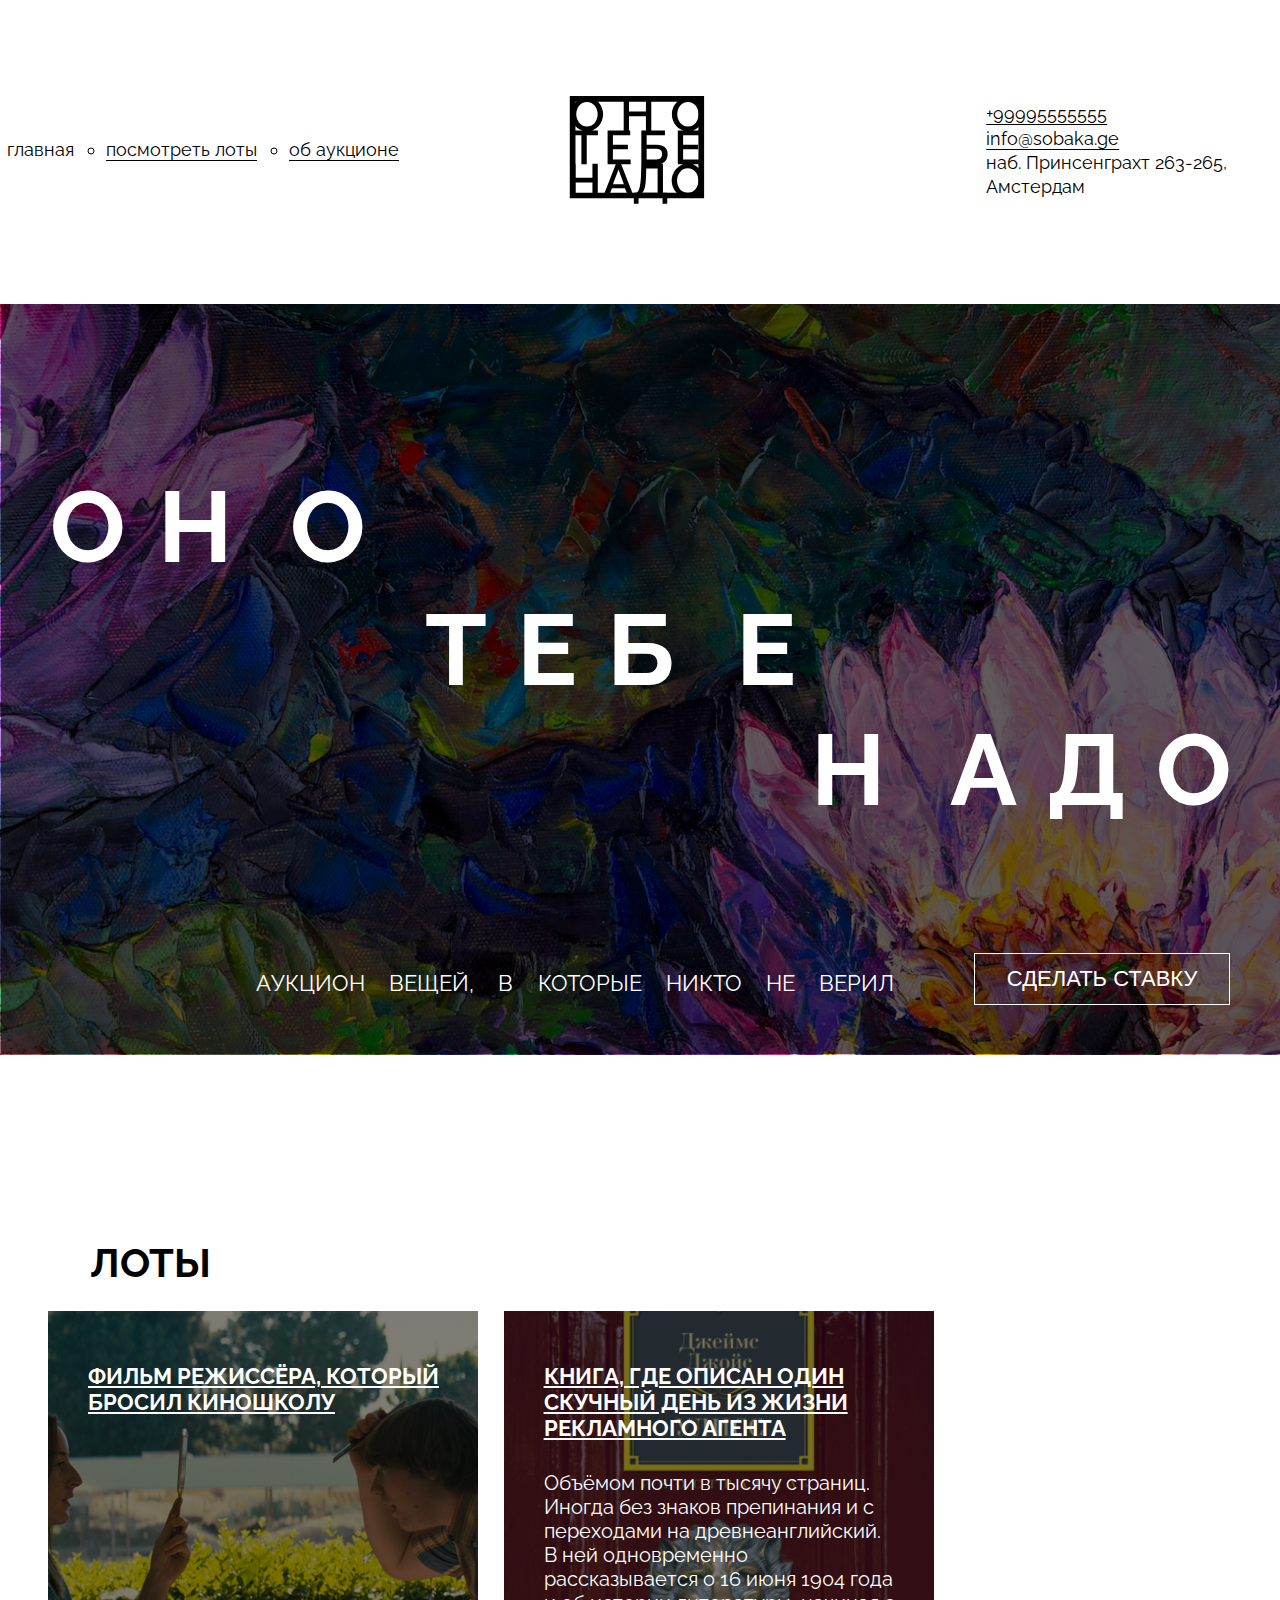
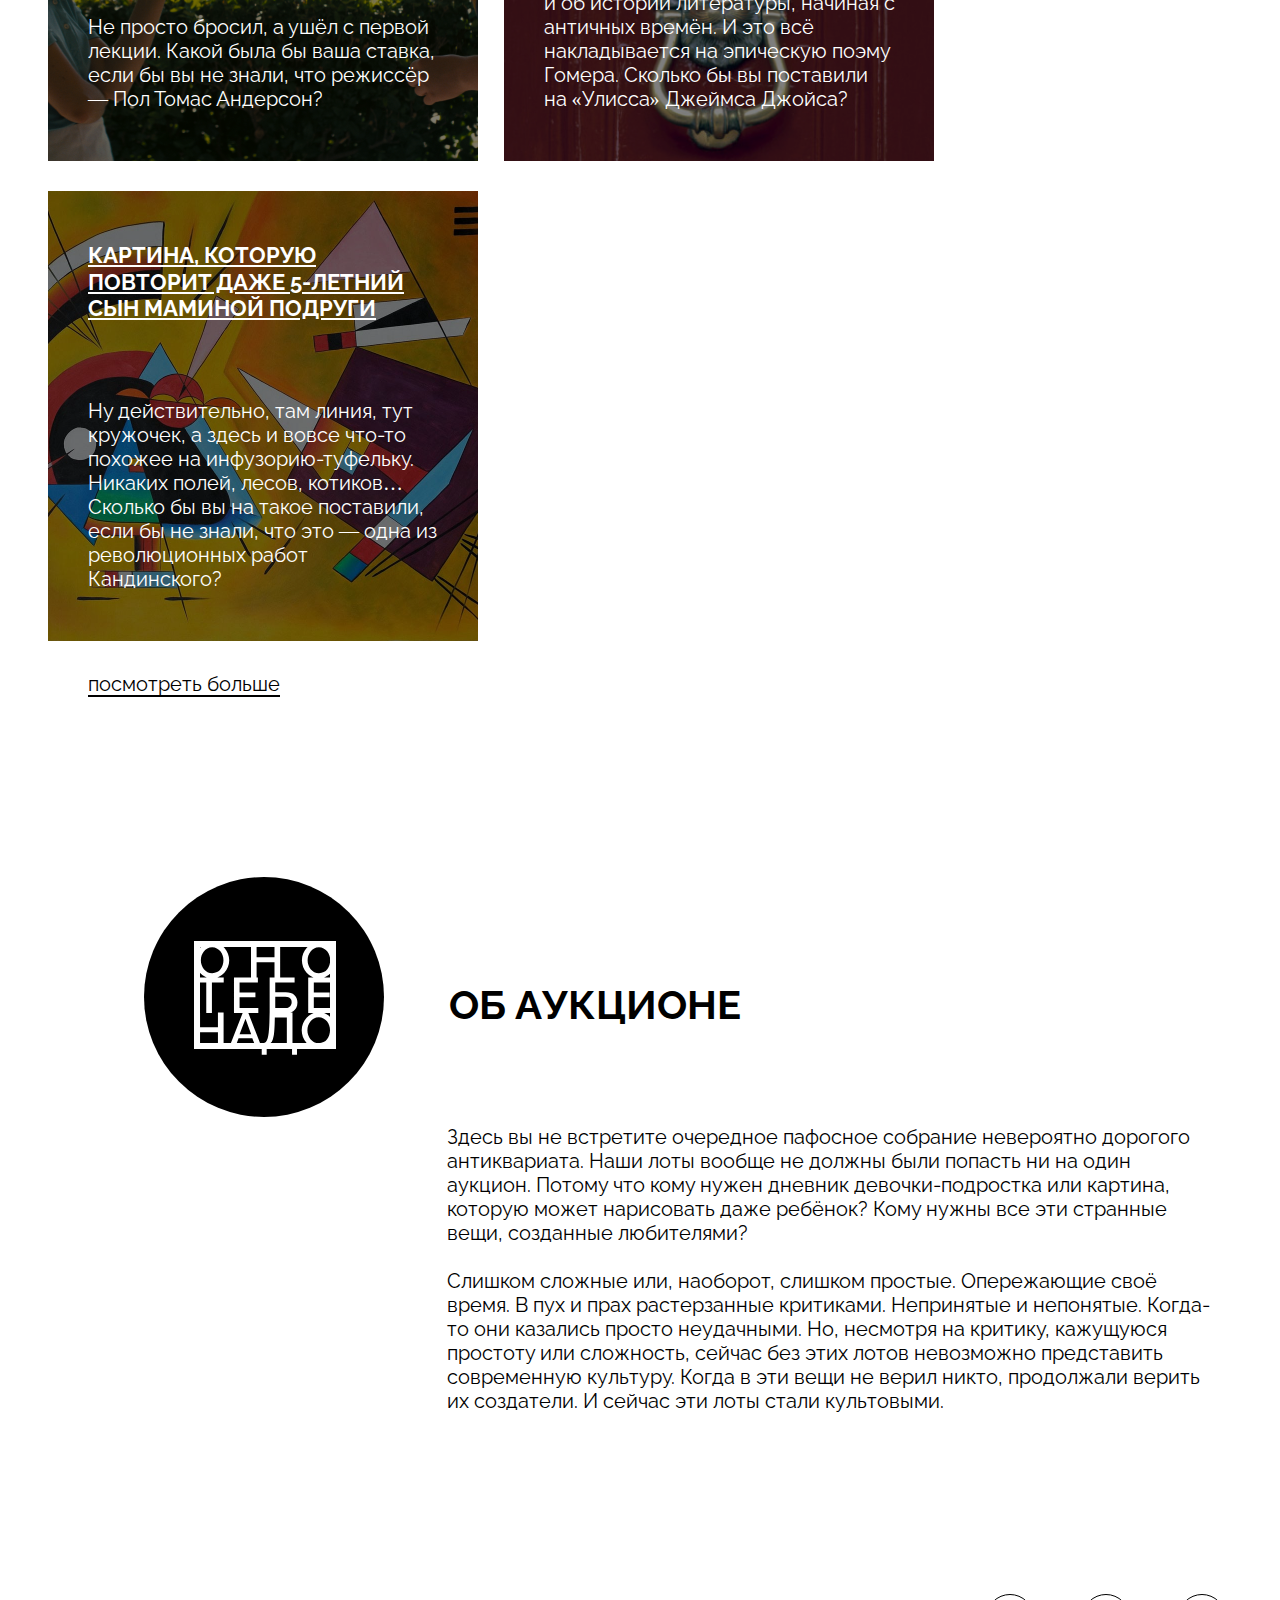
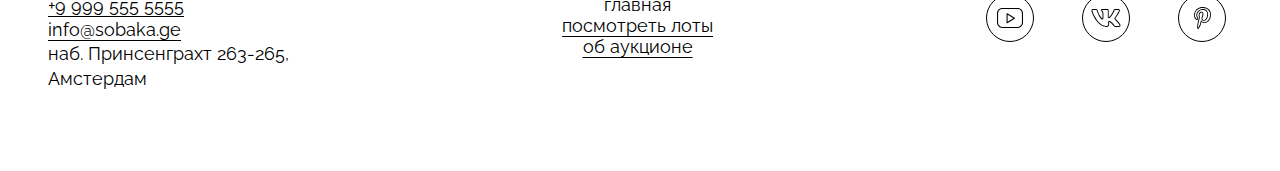
==== commit baf4f648: ")" ====
--- a/index.html
+++ b/index.html
@@ -24,11 +24,9 @@
       </nav>
       <a href="#0"><img class="img-logo" src="./images/logo-black.svg" alt="Логотип оно тебе надо?"> </a>
       <address class="address">
-        <ul>
-        <li class="address_item address_item-style"><a class="address_click"href="tel:+99995555555">+9 999 555 5555</a></li>
-        <li class="address_item address_item-style"><a class="address_click"href="mailto:info@sobaka.ge">info@sobaka.ge</a></li>
-        <li class="address_item address_item-style">наб. Принсенграхт 263-265,<br> Амстердам</li>
-      </ul>
+        <a class="address_click address_item address_item-style" href="tel:+9 999 555 5555">+99995555555</a>
+        <a class="address_click address_item address_item-style" href="mailto:info@sobaka.ge">info@sobaka.ge</a>
+        <p class="address_item address_item-style">наб. Принсенграхт 263-265,<br> Амстердам</p>
       </address>
     </header>
     <main>
@@ -90,11 +88,9 @@
   </section>
     <footer class="footer">
       <address class="address_list-footer">
-        <ul class="footer_ul">
-        <li class="address_footer address_item-style"><a class="address_click"href="tel:+9 999 555 5555">+9 999 555 5555</a></li>
-        <li class="address_footer address_item-style"><a class="address_click" href="mailto:info@sobaka.ge">info@sobaka.ge</a></li>
-        <li class="address_footer address_item-style">наб. Принсенграхт 263-265,<br> Амстердам</li>
-      </ul>
+        <a class="address_click address_footer address_item-style" href="tel:+9 999 555 5555">+9 999 555 5555</a>
+        <a class="address_click address_footer address_item-style" href="mailto:info@sobaka.ge">info@sobaka.ge</a>
+        <p class="address_footer address_item-style">наб. Принсенграхт 263-265,<br> Амстердам</p>
       </address>
         <ul class="footer_list header_list-style">
           <li class="footer_list-item">
--- a/styles/style.css
+++ b/styles/style.css
@@ -16,7 +16,7 @@
 
 .header_list-style {
   color: #000;
-  font-family: Raleway, 'sans-serif';
+  font-family: Raleway, "sans-serif";
   font-weight: 400;
   font-size: 18px;
   font-style: normal;
@@ -50,7 +50,7 @@
 
 .address_item-style {
   color: #000;
-  font-family: Raleway, 'sans-serif';
+  font-family: Raleway, "sans-serif";
   font-weight: 400;
   font-size: 18px;
   font-style: normal;
@@ -124,7 +124,7 @@
 
 .main_logo-style {
   color: #fff;
-  font-family: Raleway, 'sans-serif';
+  font-family: Raleway, "sans-serif";
   font-weight: 700;
   font-size: 100px;
   font-style: normal;
@@ -147,11 +147,11 @@
 
 .main_text_down-style {
   color: #fff;
-  font-family: Raleway, 'sans-serif';
+  font-family: Raleway, "sans-serif";
   font-weight: 400;
   font-size: 22px;
   font-style: normal;
-  line-height: 28px; 
+  line-height: 28px;
   text-align: center;
   text-transform: uppercase;
 }
@@ -181,7 +181,7 @@
 .lots_title-style {
   padding-left: 2.5rem;
   color: #000;
-  font-family: Raleway, 'sans-serif';
+  font-family: Raleway, "sans-serif";
   font-weight: 700;
   font-size: 40px;
   font-style: normal;
@@ -215,7 +215,7 @@
 
 .lots_text-style {
   color: #fff;
-  font-family: Raleway, 'sans-serif';
+  font-family: Raleway, "sans-serif";
   font-weight: 700;
   font-size: 22px;
   font-style: normal;
@@ -247,7 +247,7 @@
 
 .lots_text_down-style {
   color: #fff;
-  font-family: Raleway, 'sans-serif';
+  font-family: Raleway, "sans-serif";
   font-weight: 400;
   font-size: 20px;
   font-style: normal;
@@ -256,7 +256,7 @@
 
 .lots_link-style {
   color: #000;
-  font-family: Raleway, 'sans-serif';
+  font-family: Raleway, "sans-serif";
   font-weight: 400;
   font-size: 20px;
   font-style: normal;
@@ -308,7 +308,7 @@
 
 .about_title-style {
   color: #000;
-  font-family: Raleway, 'sans-serif';
+  font-family: Raleway, "sans-serif";
   font-weight: 700;
   font-size: 40px;
   font-style: normal;
@@ -319,7 +319,7 @@
 .p {
   padding-left: 2.6rem;
   color: #000;
-  font-family: Raleway, 'sans-serif';
+  font-family: Raleway, "sans-serif";
   font-weight: 400;
   font-size: 20px;
   font-style: normal;
@@ -339,6 +339,8 @@
 }
 
 .address_list-footer {
+  display: flex;
+  flex-direction: column;
   padding-left: 3rem;
   list-style: none;
 }
@@ -352,7 +354,7 @@
   list-style: none;
 }
 
-.icons {
+.icons {  
   display: flex;
   justify-content: end;
   gap: 3rem;
@@ -365,8 +367,4 @@
 
 .img_icons {
   width: 48px;
-}
-
-.footer_ul{
-  list-style: none;
-}
+}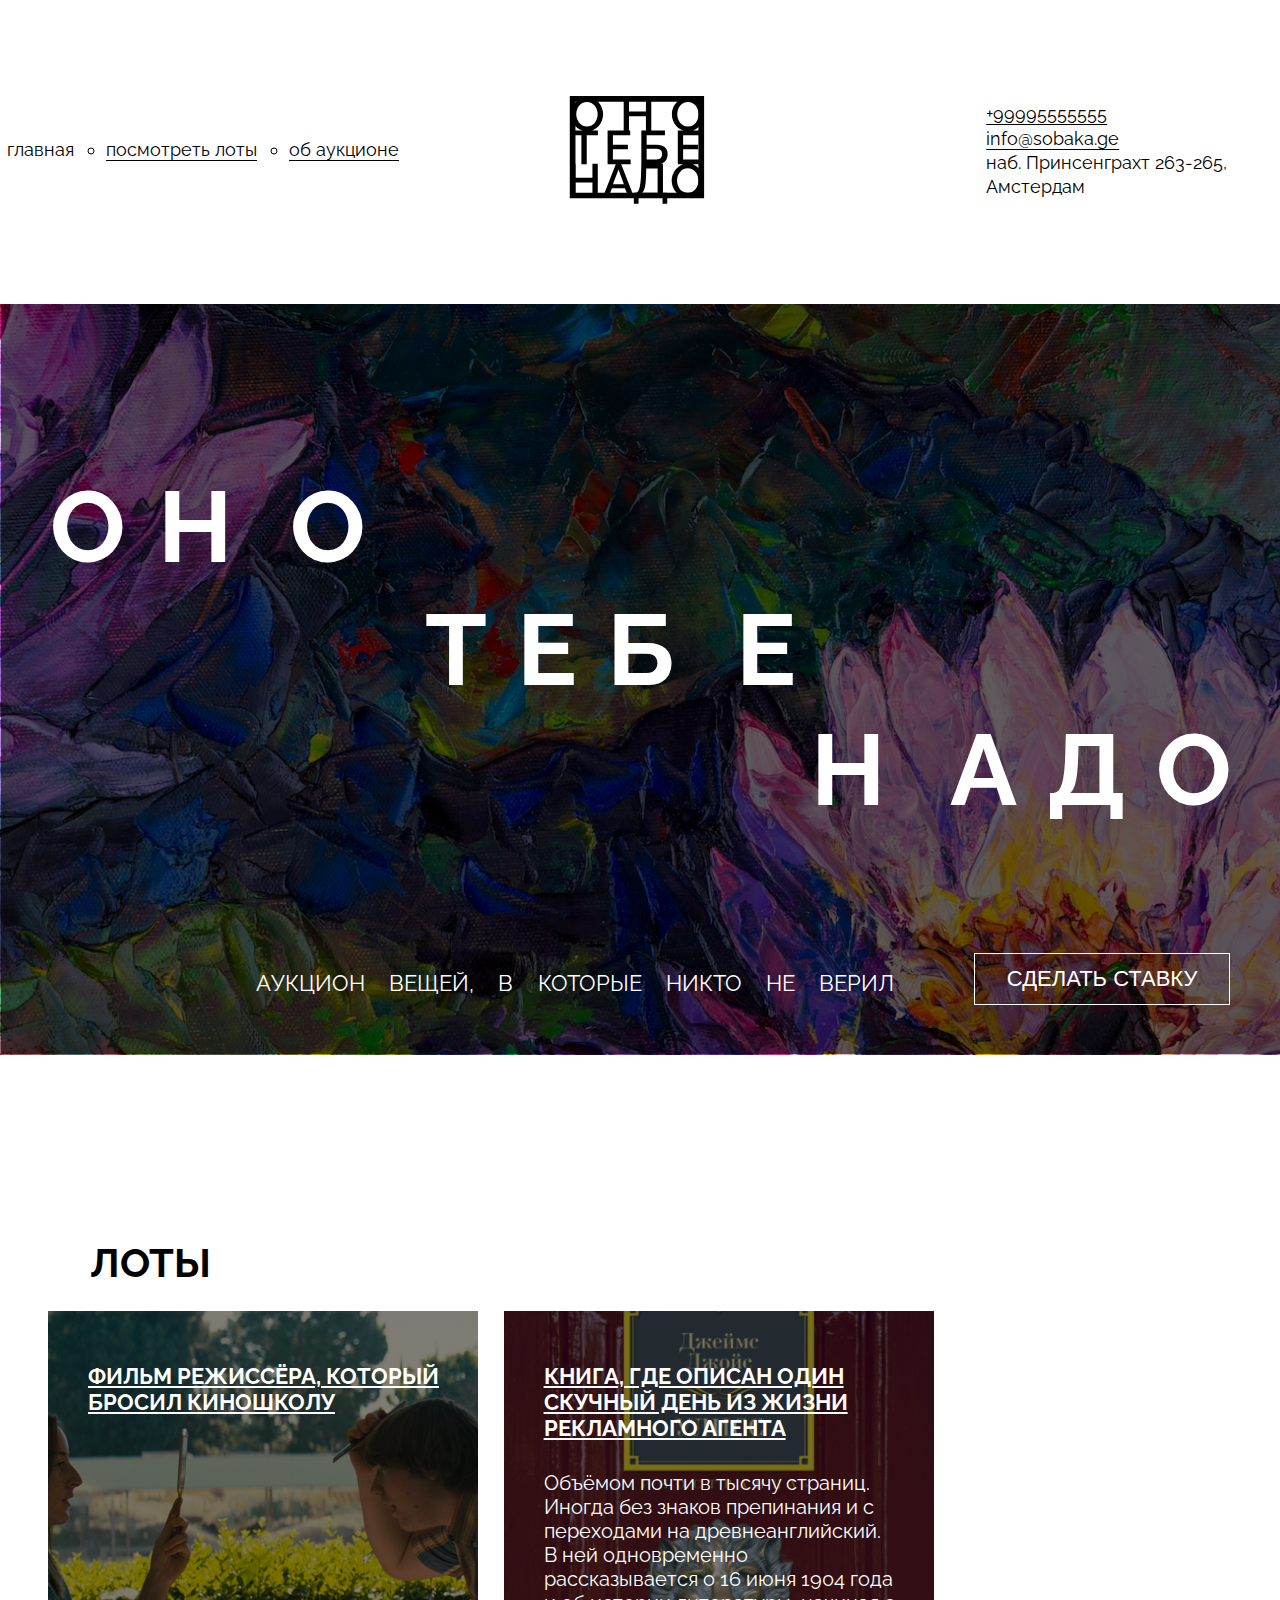
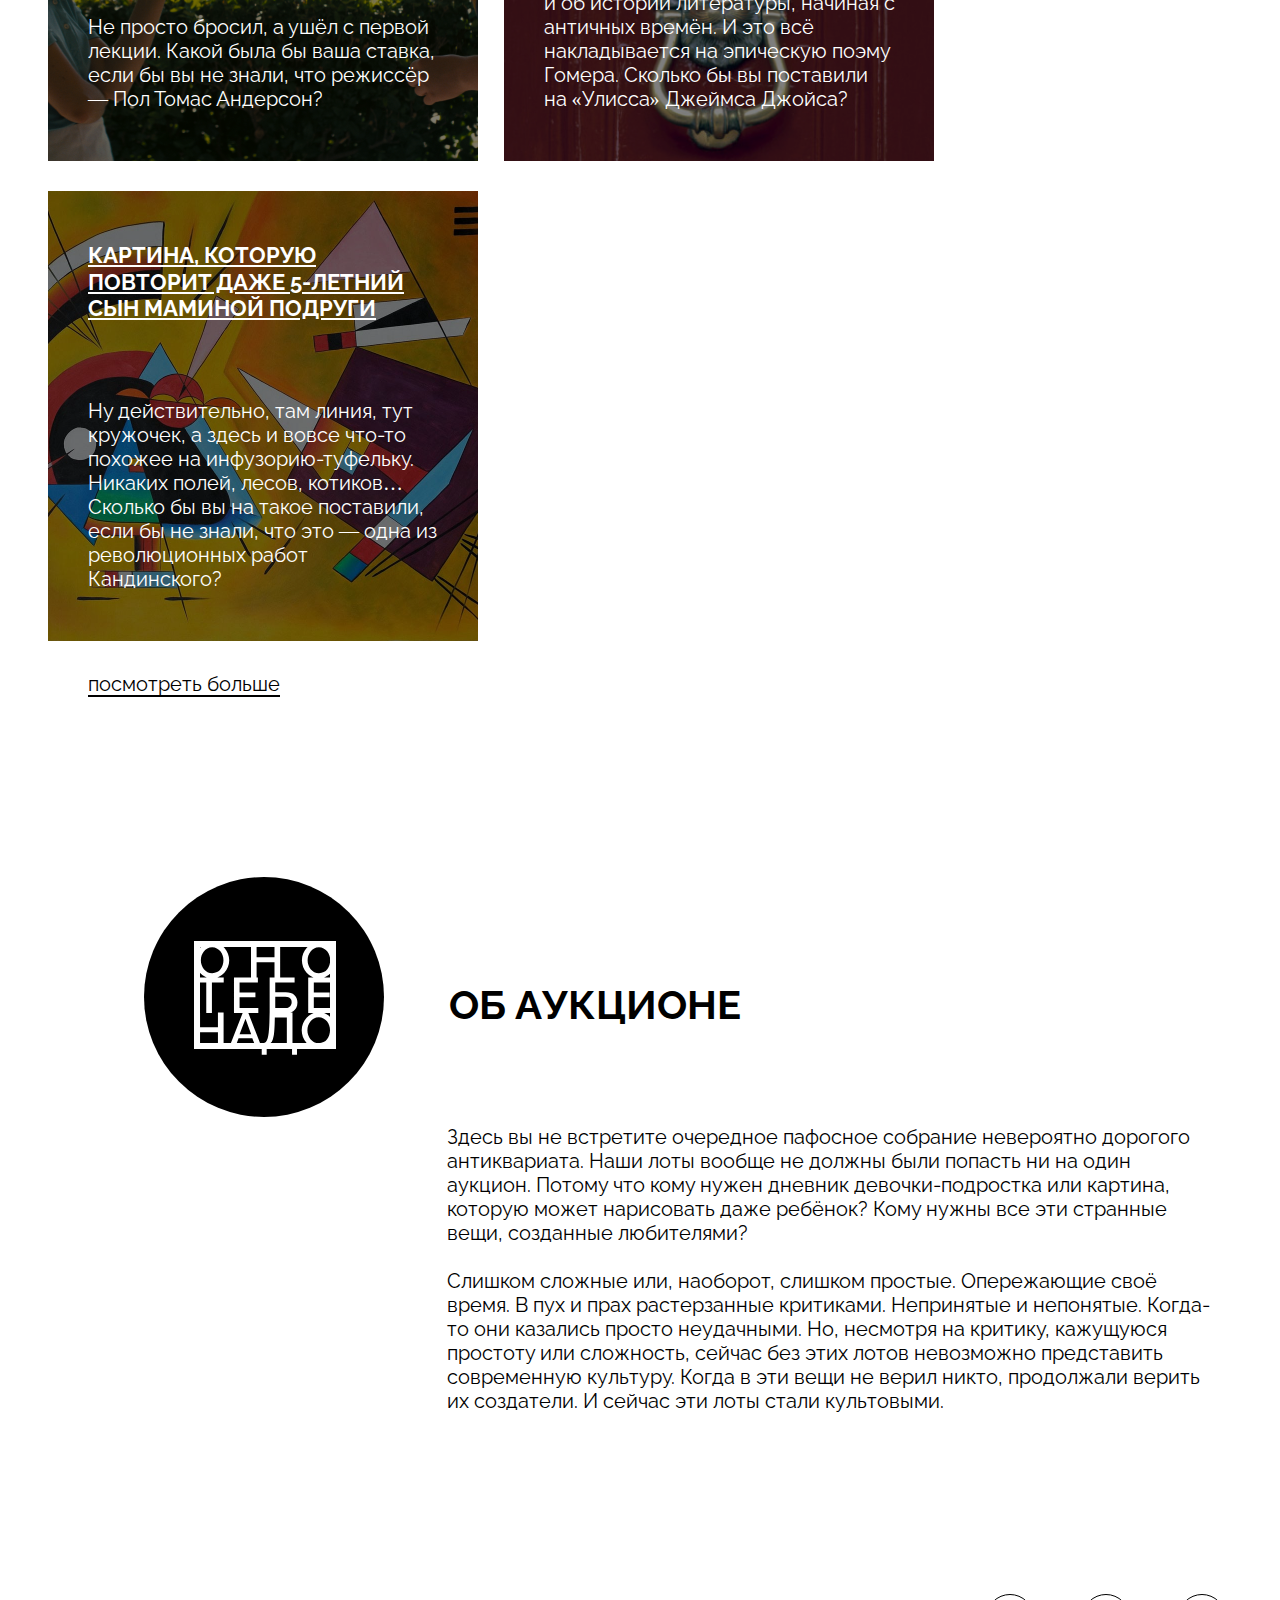
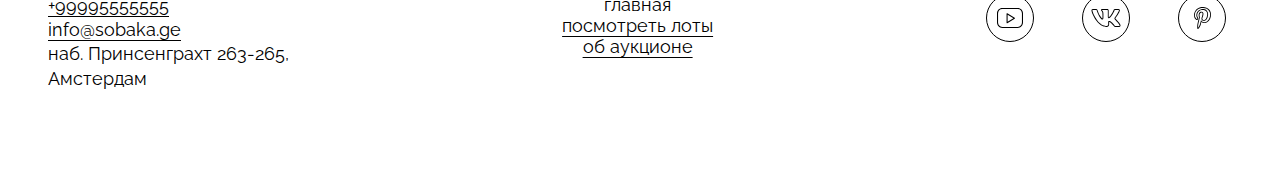
==== commit df00b031: ")" ====
--- a/index.html
+++ b/index.html
@@ -88,7 +88,7 @@
   </section>
     <footer class="footer">
       <address class="address_list-footer">
-        <a class="address_click address_footer address_item-style" href="tel:+9 999 555 5555">+9 999 555 5555</a>
+        <a class="address_click address_footer address_item-style" href="tel:+9 999 555 5555">+99995555555</a>
         <a class="address_click address_footer address_item-style" href="mailto:info@sobaka.ge">info@sobaka.ge</a>
         <p class="address_footer address_item-style">наб. Принсенграхт 263-265,<br> Амстердам</p>
       </address>
--- a/styles/style.css
+++ b/styles/style.css
@@ -354,7 +354,7 @@
   list-style: none;
 }
 
-.icons {  
+.icons {
   display: flex;
   justify-content: end;
   gap: 3rem;
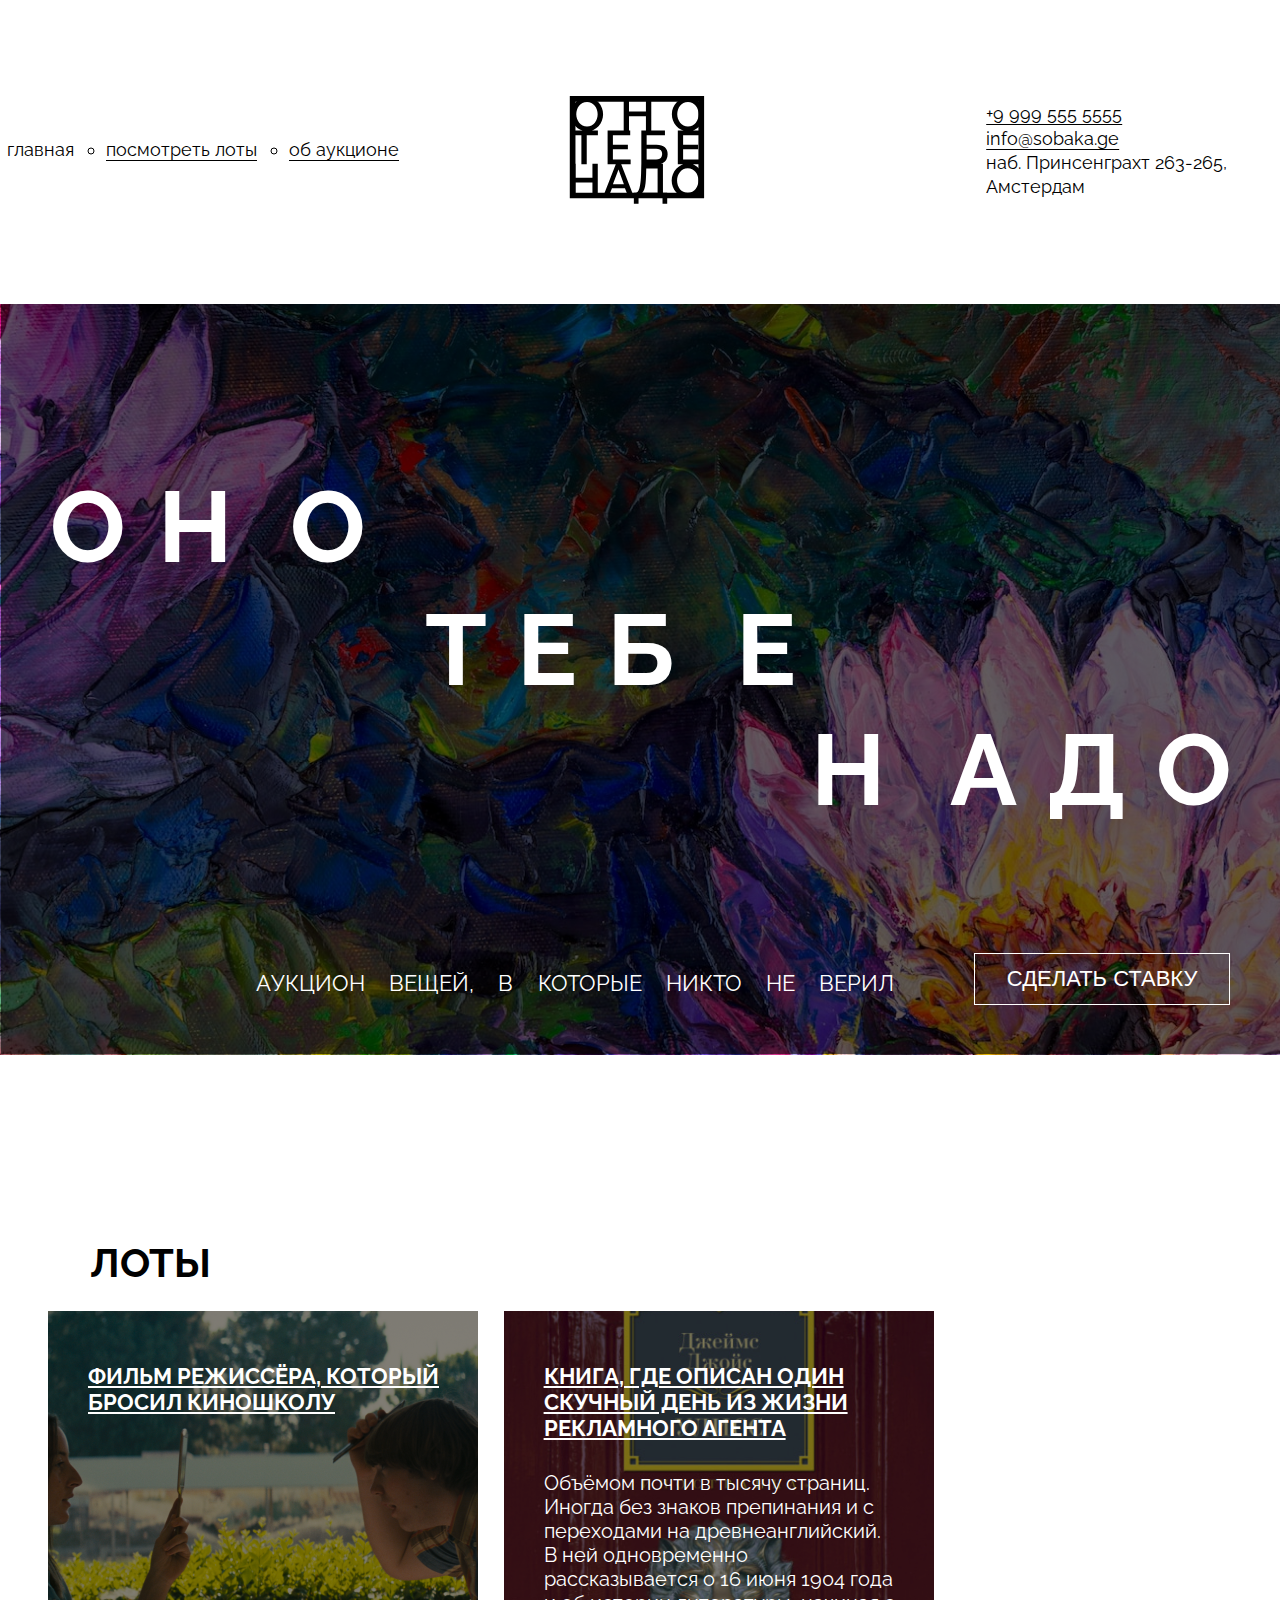
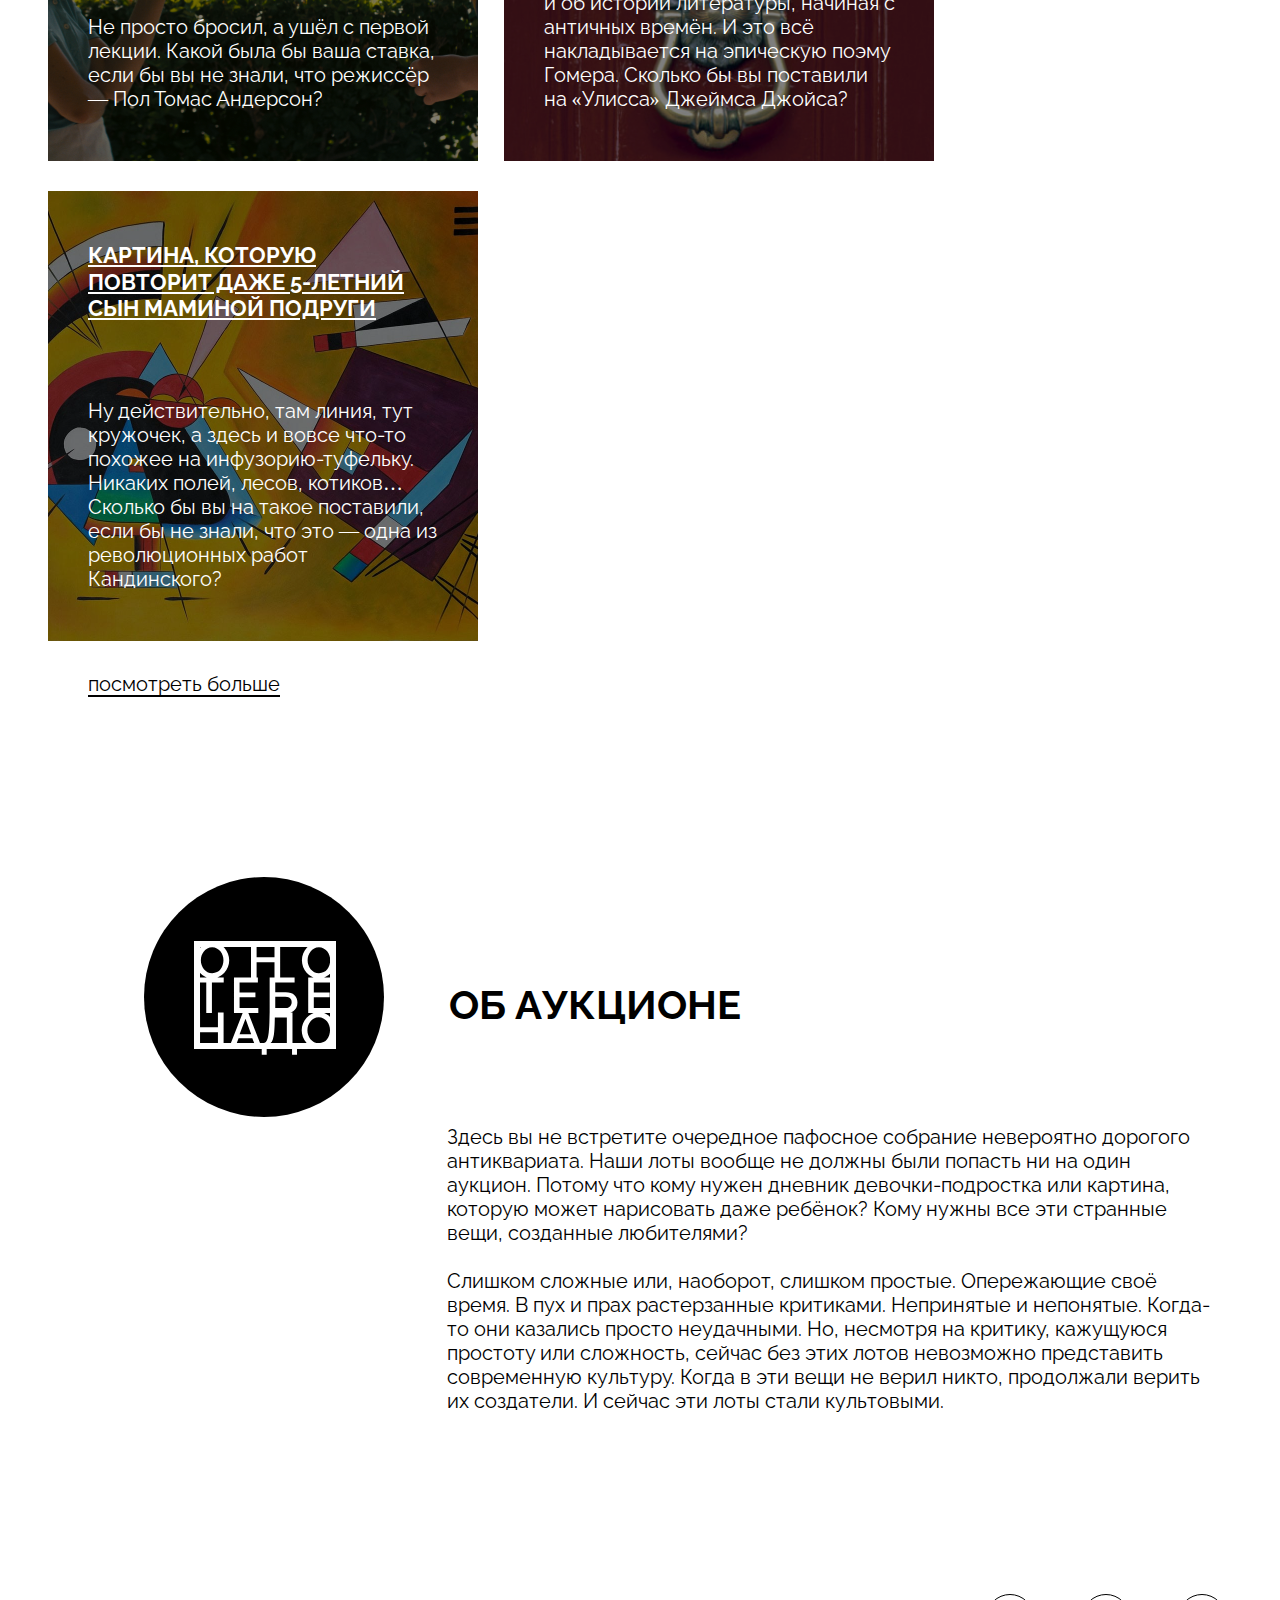
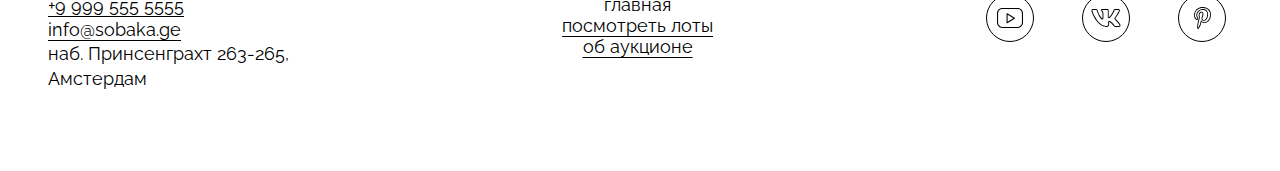
==== commit 4d79f158: "Последний push" ====
--- a/index.html
+++ b/index.html
@@ -24,7 +24,7 @@
       </nav>
       <a href="#0"><img class="img-logo" src="./images/logo-black.svg" alt="Логотип оно тебе надо?"> </a>
       <address class="address">
-        <a class="address_click address_item address_item-style" href="tel:+9 999 555 5555">+99995555555</a>
+        <a class="address_click address_item address_item-style" href="tel:+99995555555">+9 999 555 5555</a>
         <a class="address_click address_item address_item-style" href="mailto:info@sobaka.ge">info@sobaka.ge</a>
         <p class="address_item address_item-style">наб. Принсенграхт 263-265,<br> Амстердам</p>
       </address>
@@ -88,7 +88,7 @@
   </section>
     <footer class="footer">
       <address class="address_list-footer">
-        <a class="address_click address_footer address_item-style" href="tel:+9 999 555 5555">+99995555555</a>
+        <a class="address_click address_footer address_item-style" href="tel:+99995555555">+9 999 555 5555</a>
         <a class="address_click address_footer address_item-style" href="mailto:info@sobaka.ge">info@sobaka.ge</a>
         <p class="address_footer address_item-style">наб. Принсенграхт 263-265,<br> Амстердам</p>
       </address>
